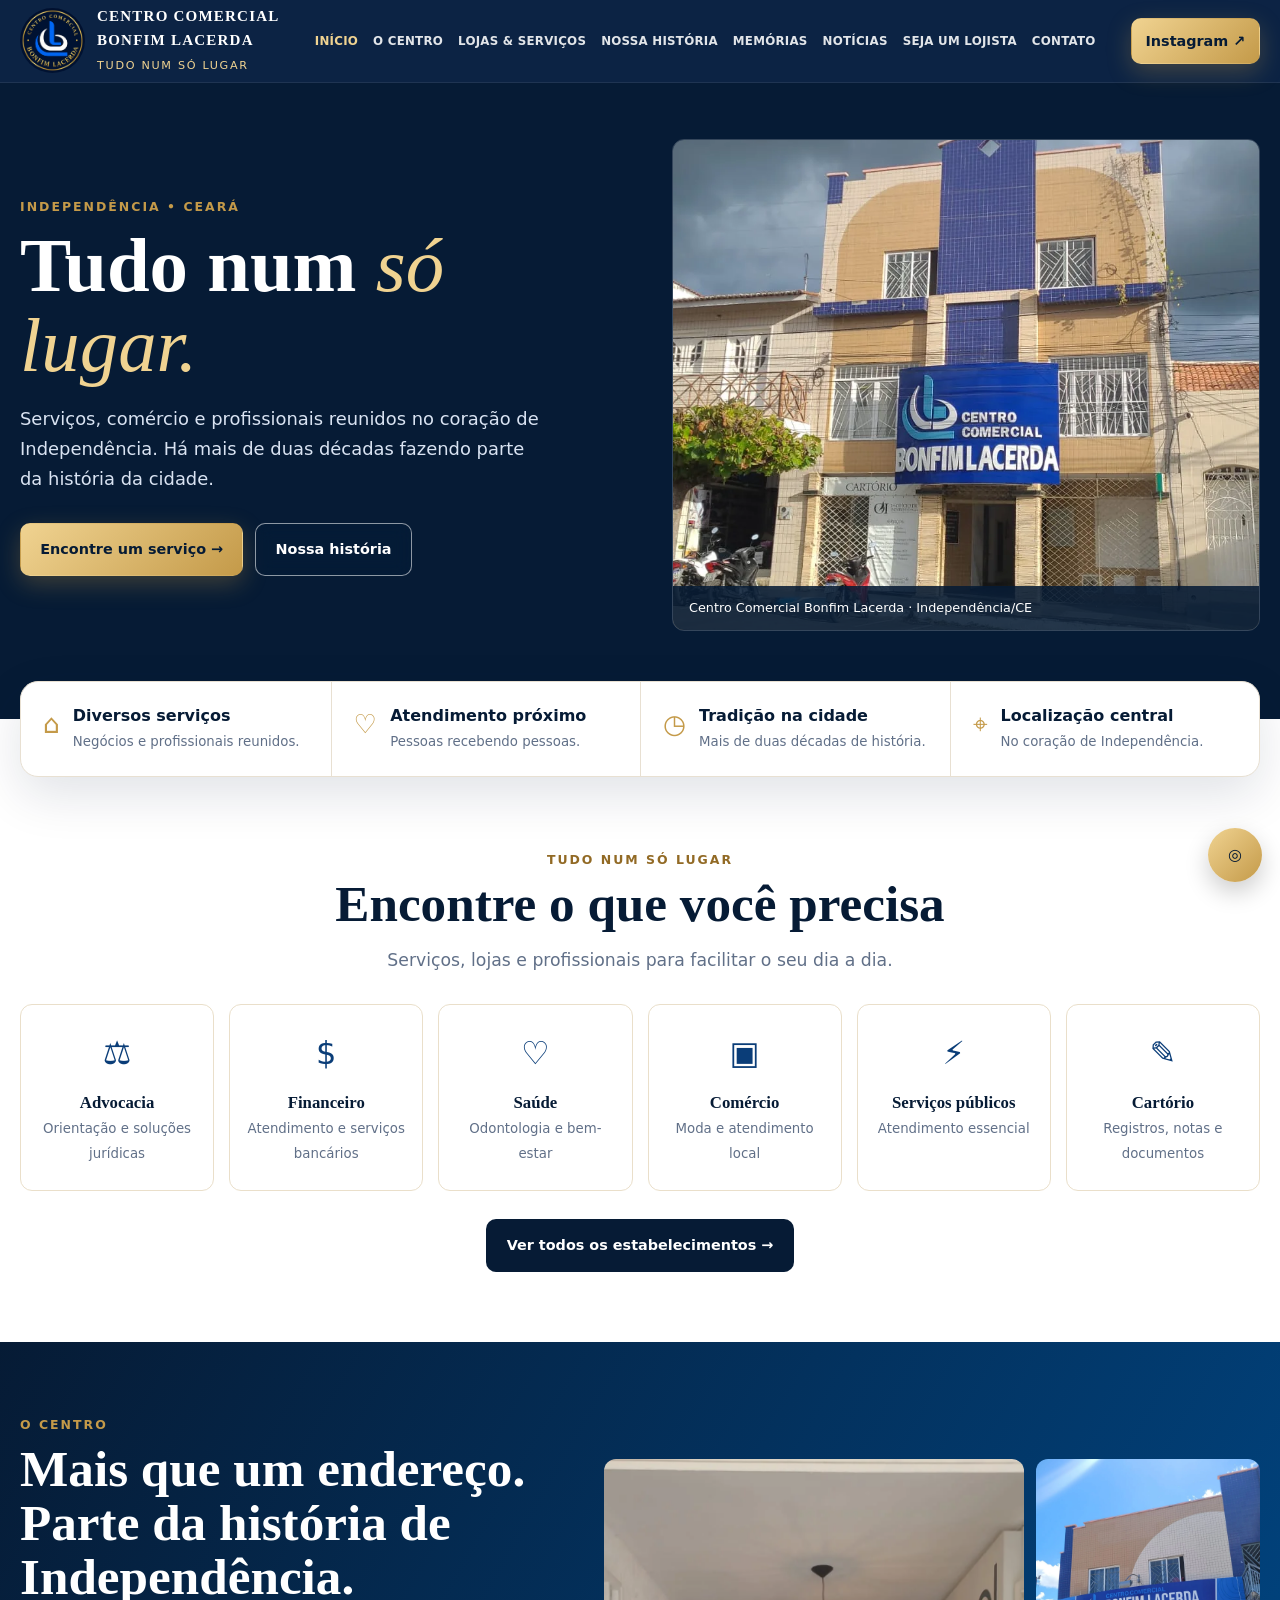
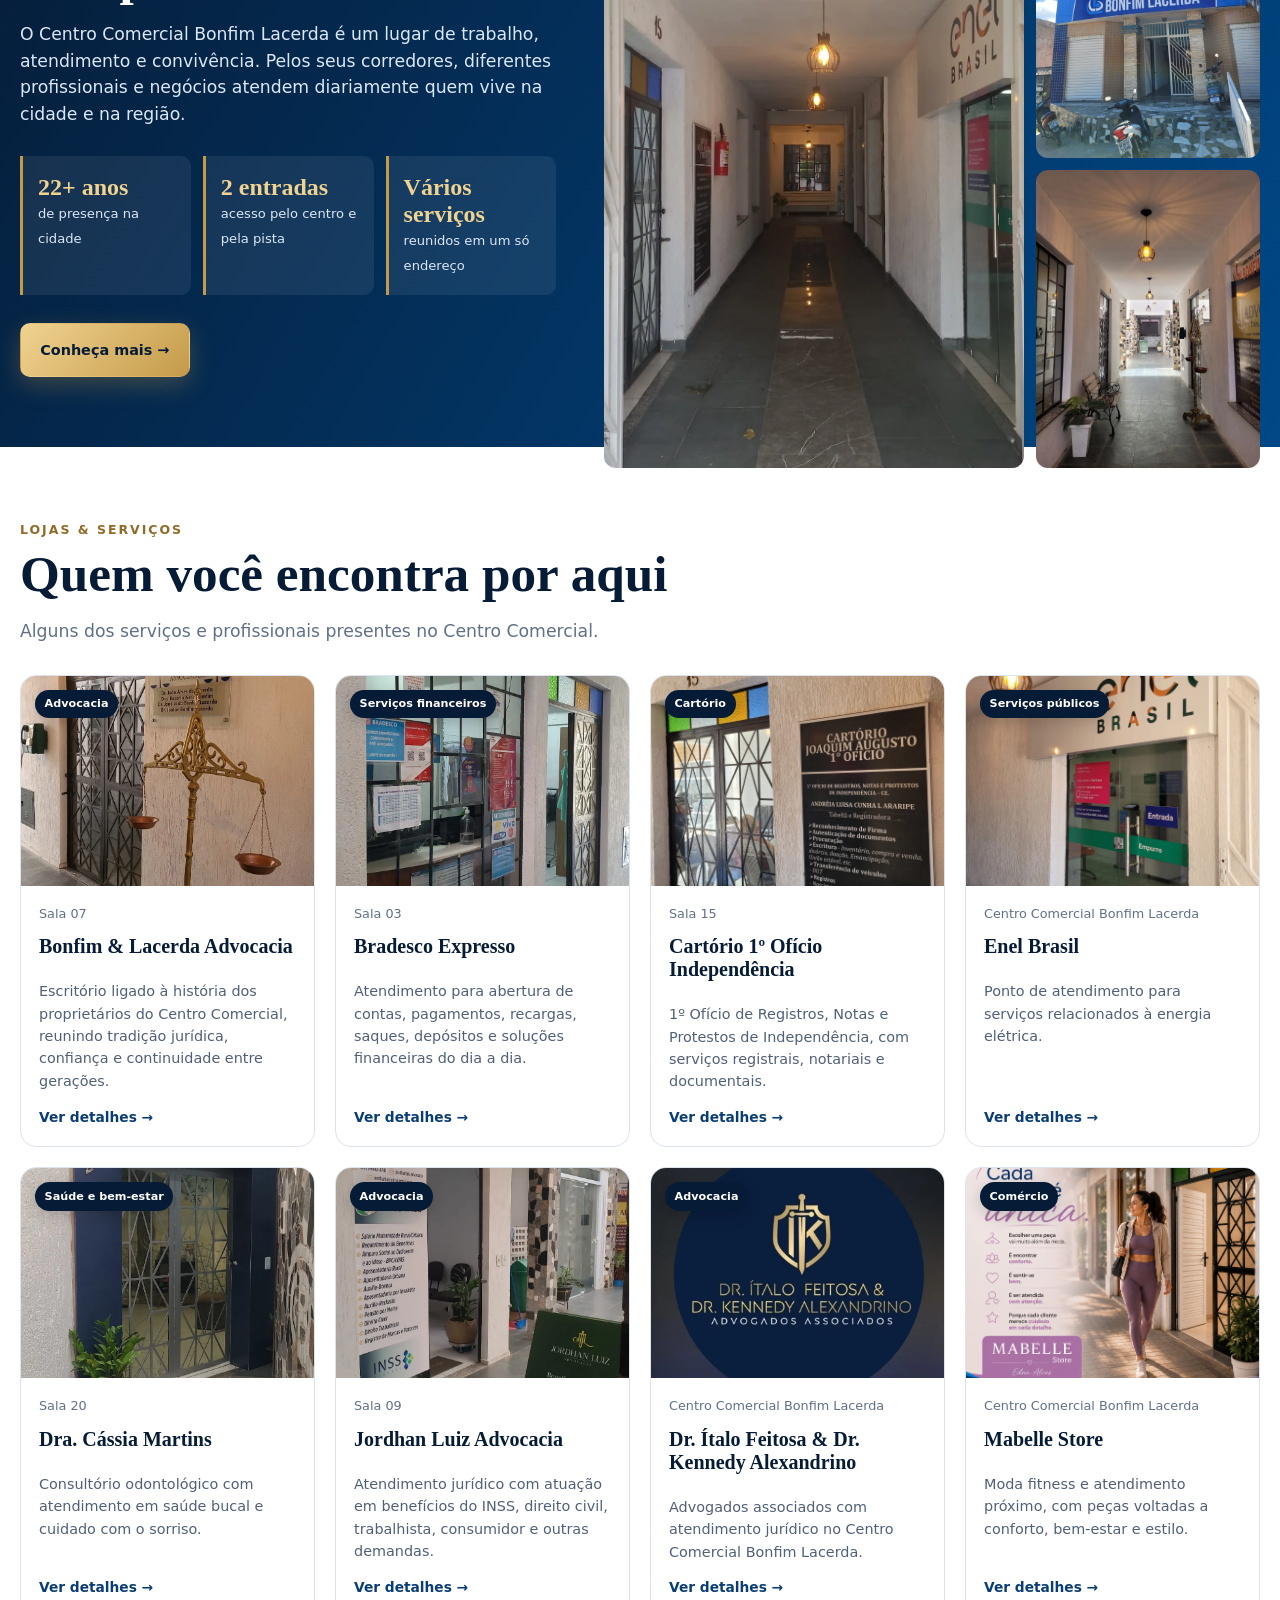
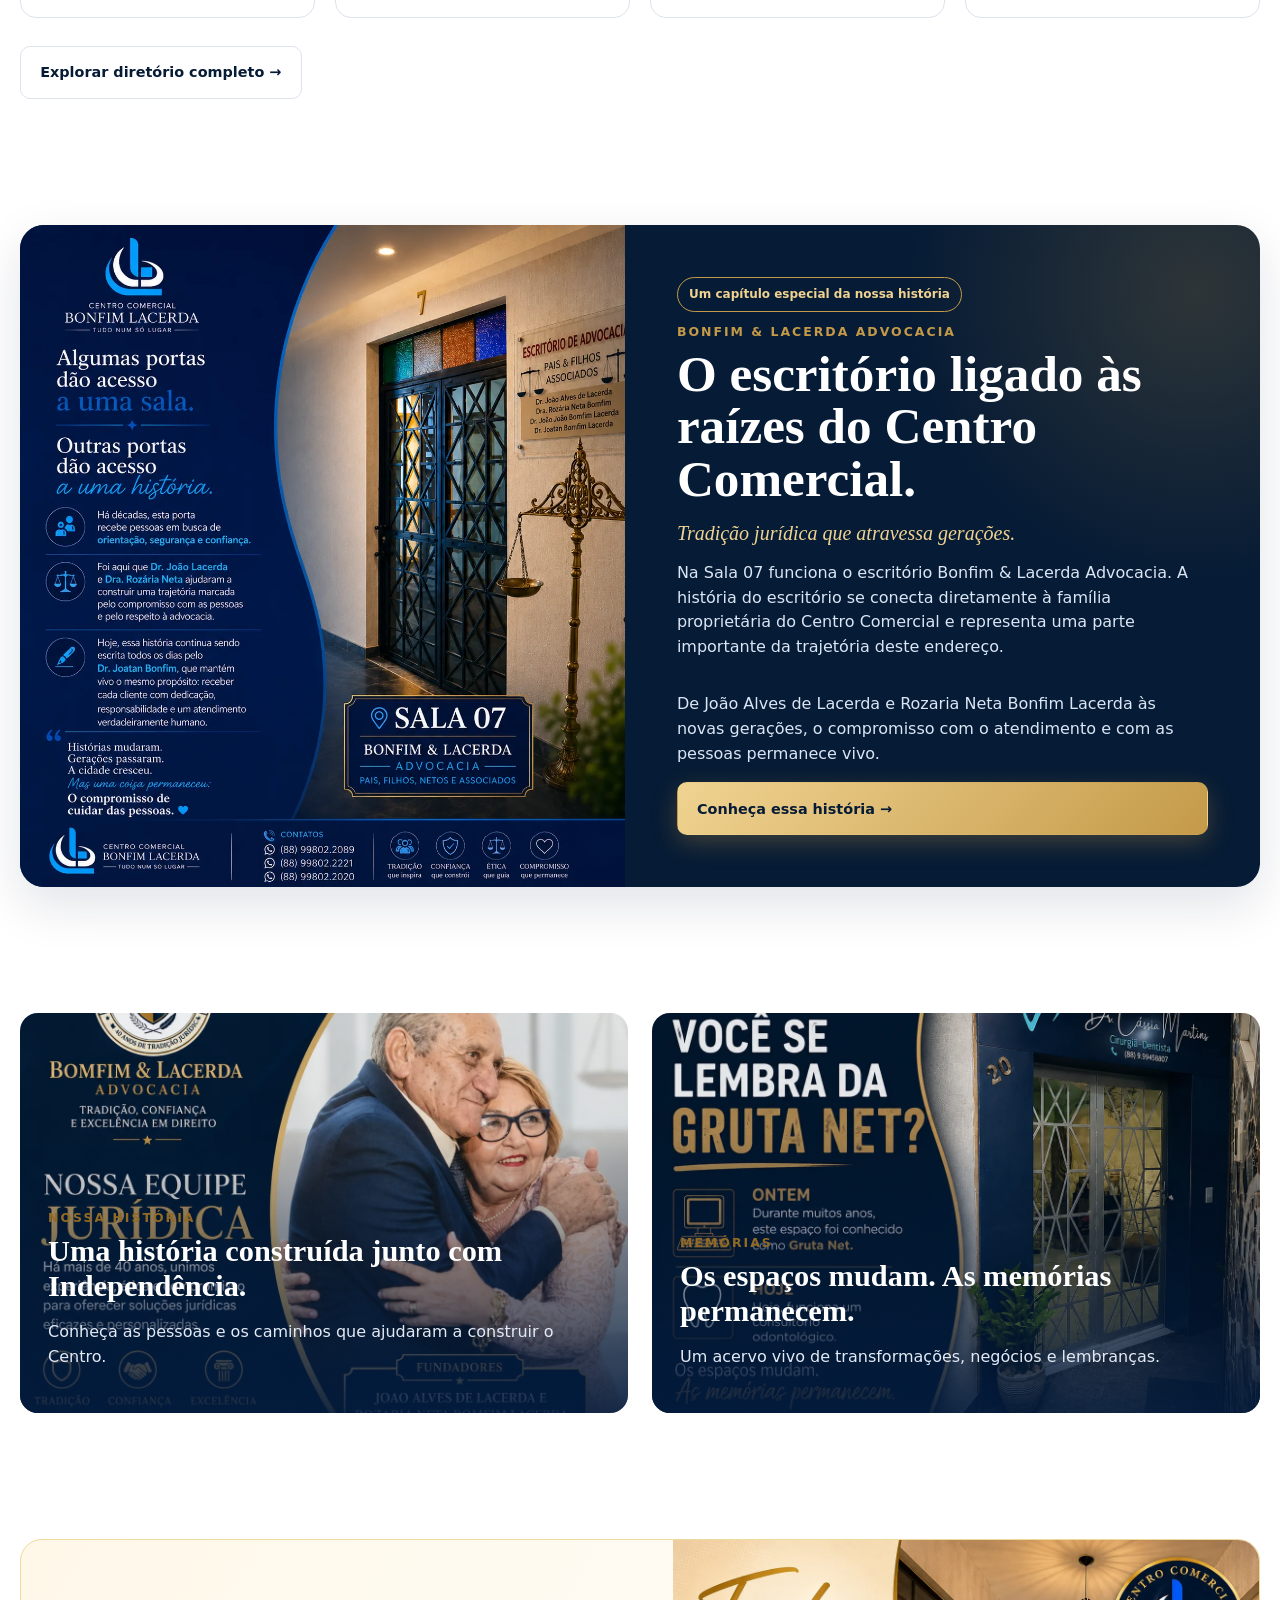
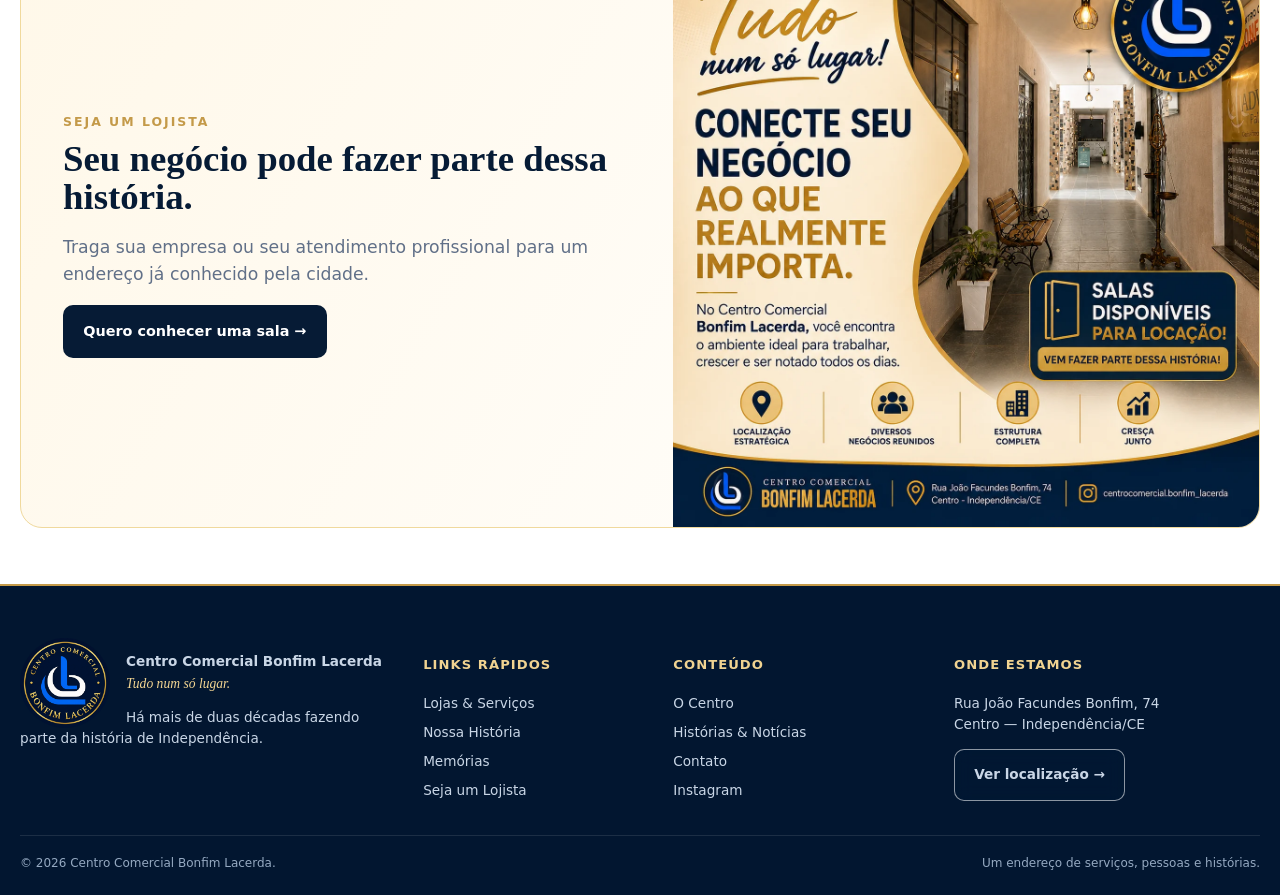
==== index.html @ 52366234 "chore: initial commit - Centro Comercial Bonfim Lacerda site feat: static site with HTML, CSS, JS (n" ====
<!doctype html><html lang="pt-BR"><head><meta charset="utf-8"><meta name="viewport" content="width=device-width,initial-scale=1"><title>Centro Comercial Bonfim Lacerda | Independência CE</title><meta name="description" content="Centro Comercial Bonfim Lacerda: serviços, comércio, profissionais, história e salas para locação em Independência/CE."><meta name="theme-color" content="#031b3d"><meta property="og:title" content="Centro Comercial Bonfim Lacerda | Independência CE"><meta property="og:description" content="Centro Comercial Bonfim Lacerda: serviços, comércio, profissionais, história e salas para locação em Independência/CE."><meta property="og:type" content="website"><link rel="stylesheet" href="assets/css/style.css"></head><body data-home-services="4"><header class="header"><div class="container header-inner"><a class="brand" href="index.html"><img src="assets/images/logo-oficial.webp" alt="Logo Centro Comercial Bonfim Lacerda"><div class="brand-text"><strong>CENTRO COMERCIAL<br>BONFIM LACERDA</strong><span>Tudo num só lugar</span></div></a><nav class="nav" id="main-nav" aria-label="Navegação principal"><a aria-current="page" class="active" href="index.html">Início</a><a class="" href="centro.html">O Centro</a><a class="" href="lojas.html">Lojas & Serviços</a><a class="" href="historia.html">Nossa História</a><a class="" href="memorias.html">Memórias</a><a class="" href="noticias.html">Notícias</a><a class="" href="lojista.html">Seja um Lojista</a><a class="" href="contato.html">Contato</a></nav><button class="menu-btn" aria-label="Abrir menu" aria-expanded="false" aria-controls="main-nav">☰</button><a class="btn btn-gold header-cta" href="https://www.instagram.com/centrocomercial.bonfim_lacerda/" target="_blank" rel="noopener">Instagram ↗</a></div></header><main><section class="hero"><div class="container hero-layout"><div class="hero-content"><span class="eyebrow">Independência • Ceará</span><h1>Tudo num <em>só lugar.</em></h1><p>Serviços, comércio e profissionais reunidos no coração de Independência. Há mais de duas décadas fazendo parte da história da cidade.</p><div class="hero-actions"><a class="btn btn-gold" href="lojas.html">Encontre um serviço →</a><a class="btn btn-outline" href="historia.html">Nossa história</a></div></div><figure class="hero-photo"><img src="assets/images/fachada-principal.webp" alt="Fachada do Centro Comercial Bonfim Lacerda"><figcaption>Centro Comercial Bonfim Lacerda · Independência/CE</figcaption></figure></div></section><section class="feature-strip"><div class="container"><div class="feature-box"><div class="feature-item"><span class="feature-icon">⌂</span><div><strong>Diversos serviços</strong><small>Negócios e profissionais reunidos.</small></div></div><div class="feature-item"><span class="feature-icon">♡</span><div><strong>Atendimento próximo</strong><small>Pessoas recebendo pessoas.</small></div></div><div class="feature-item"><span class="feature-icon">◷</span><div><strong>Tradição na cidade</strong><small>Mais de duas décadas de história.</small></div></div><div class="feature-item"><span class="feature-icon">⌖</span><div><strong>Localização central</strong><small>No coração de Independência.</small></div></div></div></div></section>
<section class="section"><div class="container"><div style="text-align:center"><span class="eyebrow">Tudo num só lugar</span><h2 class="title">Encontre o que você precisa</h2><p class="lead" style="margin:auto">Serviços, lojas e profissionais para facilitar o seu dia a dia.</p></div><div class="category-grid"><a class="category-card" href="lojas.html?categoria=advocacia"><div class="category-icon">⚖</div><strong>Advocacia</strong><small>Orientação e soluções jurídicas</small></a><a class="category-card" href="lojas.html?categoria=servi%C3%A7os%20financeiros"><div class="category-icon">$</div><strong>Financeiro</strong><small>Atendimento e serviços bancários</small></a><a class="category-card" href="lojas.html?categoria=sa%C3%BAde"><div class="category-icon">♡</div><strong>Saúde</strong><small>Odontologia e bem-estar</small></a><a class="category-card" href="lojas.html?categoria=com%C3%A9rcio"><div class="category-icon">▣</div><strong>Comércio</strong><small>Moda e atendimento local</small></a><a class="category-card" href="lojas.html?categoria=servi%C3%A7os%20p%C3%BAblicos"><div class="category-icon">⚡</div><strong>Serviços públicos</strong><small>Atendimento essencial</small></a><a class="category-card" href="lojas.html?categoria=cart%C3%B3rio"><div class="category-icon">✎</div><strong>Cartório</strong><small>Registros, notas e documentos</small></a></div><div style="text-align:center;margin-top:28px"><a class="btn btn-navy" href="lojas.html">Ver todos os estabelecimentos →</a></div></div></section>
<section class="section dark-section"><div class="container about-grid"><div><span class="eyebrow">O Centro</span><h2 class="title">Mais que um endereço. Parte da história de Independência.</h2><p class="lead">O Centro Comercial Bonfim Lacerda é um lugar de trabalho, atendimento e convivência. Pelos seus corredores, diferentes profissionais e negócios atendem diariamente quem vive na cidade e na região.</p><div class="stats"><div class="stat"><strong>22+ anos</strong><span>de presença na cidade</span></div><div class="stat"><strong>2 entradas</strong><span>acesso pelo centro e pela pista</span></div><div class="stat"><strong>Vários serviços</strong><span>reunidos em um só endereço</span></div></div><a class="btn btn-gold" href="centro.html">Conheça mais →</a></div><div class="photo-collage"><img src="assets/images/corredor-principal.webp" alt="Corredor do Centro Comercial Bonfim Lacerda"><img src="assets/images/fachada-pista.webp" alt="Fachada do Centro Comercial"><img src="assets/images/corredor-superior.webp" alt="Corredor superior do Centro Comercial"></div></div></section>
<section class="section"><div class="container"><span class="eyebrow">Lojas & Serviços</span><h2 class="title">Quem você encontra por aqui</h2><p class="lead">Alguns dos serviços e profissionais presentes no Centro Comercial.</p><div class="services-grid" data-services></div><div style="margin-top:28px"><a class="btn btn-light" href="lojas.html">Explorar diretório completo →</a></div></div></section>
<section class="section-sm"><div class="container"><div class="featured-service"><div class="featured-service-media"><img src="assets/images/bonfim-lacerda-post.webp" alt="Bonfim & Lacerda Advocacia"></div><div class="featured-service-content"><span class="owner-label">Um capítulo especial da nossa história</span><span class="eyebrow">Bonfim & Lacerda Advocacia</span><h2>O escritório ligado às raízes do Centro Comercial.</h2><div class="heritage">Tradição jurídica que atravessa gerações.</div><p>Na Sala 07 funciona o escritório Bonfim & Lacerda Advocacia. A história do escritório se conecta diretamente à família proprietária do Centro Comercial e representa uma parte importante da trajetória deste endereço.</p><p>De João Alves de Lacerda e Rozaria Neta Bonfim Lacerda às novas gerações, o compromisso com o atendimento e com as pessoas permanece vivo.</p><a class="btn btn-gold" href="loja.html?servico=bonfim-lacerda-advocacia">Conheça essa história →</a></div></div></div></section>
<section class="section"><div class="container story-grid"><a class="story-card" href="historia.html"><img src="assets/images/fundadores.webp" alt="Fundadores"><div class="story-copy"><span class="eyebrow">Nossa História</span><h3>Uma história construída junto com Independência.</h3><p>Conheça as pessoas e os caminhos que ajudaram a construir o Centro.</p></div></a><a class="story-card" href="memorias.html"><img src="assets/images/memorias-gruta.webp" alt="Memórias do Centro Comercial"><div class="story-copy"><span class="eyebrow">Memórias</span><h3>Os espaços mudam. As memórias permanecem.</h3><p>Um acervo vivo de transformações, negócios e lembranças.</p></div></a></div></section>
<section class="section-sm"><div class="container rental-banner"><div class="rental-copy"><span class="eyebrow">Seja um lojista</span><h2>Seu negócio pode fazer parte dessa história.</h2><p class="lead">Traga sua empresa ou seu atendimento profissional para um endereço já conhecido pela cidade.</p><a class="btn btn-navy" href="lojista.html">Quero conhecer uma sala →</a></div><img src="assets/images/salas-disponiveis.webp" alt="Salas disponíveis para locação"></div></section></main><footer class="footer"><div class="container"><div class="footer-grid"><div class="footer-brand"><img src="assets/images/logo-oficial.webp" alt="Centro Comercial Bonfim Lacerda"><p><strong>Centro Comercial Bonfim Lacerda</strong><br><em style="color:var(--gold-2);font-family:Georgia,serif">Tudo num só lugar.</em></p><p>Há mais de duas décadas fazendo parte da história de Independência.</p></div><div><h4>Links rápidos</h4><div class="footer-links"><a href="lojas.html">Lojas & Serviços</a><a href="historia.html">Nossa História</a><a href="memorias.html">Memórias</a><a href="lojista.html">Seja um Lojista</a></div></div><div><h4>Conteúdo</h4><div class="footer-links"><a href="centro.html">O Centro</a><a href="noticias.html">Histórias & Notícias</a><a href="contato.html">Contato</a><a href="https://www.instagram.com/centrocomercial.bonfim_lacerda/" target="_blank" rel="noopener">Instagram</a></div></div><div><h4>Onde estamos</h4><p>Rua João Facundes Bonfim, 74<br>Centro — Independência/CE</p><a class="btn btn-outline" href="contato.html">Ver localização →</a></div></div><div class="copyright"><span>© 2026 Centro Comercial Bonfim Lacerda.</span><span>Um endereço de serviços, pessoas e histórias.</span></div></div></footer><a class="floating-instagram" href="https://www.instagram.com/centrocomercial.bonfim_lacerda/" aria-label="Instagram" target="_blank" rel="noopener">◎</a><script src="assets/js/app.js"></script></body></html>
---- assets/css/style.css ----
:root{
  --navy:#031b3d; --navy-2:#062a58; --navy-3:#0a3d78; --blue:#008cff;
  --blue-2:#156ee8; --gold:#e2ab42; --gold-2:#f4cf72; --cream:#f7f2e8;
  --white:#fff; --ink:#0b1b34; --muted:#617088; --line:#dce3ed;
  --shadow:0 18px 50px rgba(3,27,61,.12); --radius:20px; --max:1180px;
}
*{box-sizing:border-box}html{scroll-behavior:smooth}body{margin:0;font-family:Inter,system-ui,-apple-system,Segoe UI,Roboto,Arial,sans-serif;color:var(--ink);background:#fff;line-height:1.55}a{color:inherit;text-decoration:none}img{max-width:100%;display:block}button,input,select,textarea{font:inherit}.container{width:min(var(--max),calc(100% - 36px));margin:auto}.eyebrow{font-size:.78rem;letter-spacing:.16em;text-transform:uppercase;font-weight:800;color:var(--gold)}.serif{font-family:Georgia,'Times New Roman',serif}.section{padding:82px 0}.section-sm{padding:56px 0}.title{font:700 clamp(2rem,4vw,3.4rem)/1.05 Georgia,'Times New Roman',serif;color:var(--navy);margin:.35rem 0 1rem}.lead{font-size:1.08rem;color:var(--muted);max-width:760px}.btn{display:inline-flex;align-items:center;gap:.65rem;border-radius:10px;padding:.9rem 1.2rem;font-weight:800;font-size:.9rem;border:1px solid transparent;transition:.2s ease;cursor:pointer}.btn:hover{transform:translateY(-2px)}.btn-gold{background:linear-gradient(135deg,var(--gold-2),var(--gold));color:var(--navy);box-shadow:0 8px 24px rgba(226,171,66,.25)}.btn-outline{border-color:rgba(255,255,255,.55);color:#fff;background:rgba(3,27,61,.22);backdrop-filter:blur(8px)}.btn-navy{background:var(--navy);color:#fff}.btn-light{background:#fff;color:var(--navy);border-color:var(--line)}
.header{position:sticky;top:0;z-index:50;background:rgba(3,27,61,.96);backdrop-filter:blur(10px);border-bottom:1px solid rgba(255,255,255,.08)}.header-inner{height:82px;display:flex;align-items:center;justify-content:space-between;gap:24px}.brand{display:flex;align-items:center;gap:12px;color:#fff;min-width:235px}.brand img{width:65px;height:65px;border-radius:50%;object-fit:cover}.brand-text strong{display:block;font-family:Georgia,serif;letter-spacing:.08em;font-size:.94rem}.brand-text span{font-size:.7rem;letter-spacing:.15em;color:var(--gold-2);text-transform:uppercase}.nav{display:flex;gap:21px;align-items:center}.nav a{color:#fff;font-size:.78rem;font-weight:800;text-transform:uppercase;letter-spacing:.02em;opacity:.88}.nav a:hover,.nav a.active{color:var(--gold-2);opacity:1}.menu-btn{display:none;background:none;border:0;color:#fff;font-size:1.6rem}.header-cta{white-space:nowrap}
.hero{position:relative;min-height:690px;background:var(--navy);overflow:hidden;color:#fff}.hero-media{position:absolute;inset:0 0 0 43%;background:url('../images/fachada-principal.webp') center 35%/cover no-repeat}.hero-media:after{content:'';position:absolute;inset:0;background:linear-gradient(90deg,var(--navy) 0%,rgba(3,27,61,.55) 25%,rgba(3,27,61,.08) 72%)}.hero:before{content:'';position:absolute;inset:0;background:radial-gradient(circle at 22% 45%,rgba(0,140,255,.20),transparent 35%),linear-gradient(90deg,var(--navy) 0 51%,transparent 76%)}.hero-content{position:relative;z-index:2;padding:95px 0 120px;max-width:610px}.hero h1{font:700 clamp(2.7rem,6vw,5.2rem)/.98 Georgia,'Times New Roman',serif;margin:.45rem 0 1rem}.hero h1 em{font-weight:500;color:var(--gold-2)}.hero .subbrand{font-size:1.1rem;letter-spacing:.24em;text-transform:uppercase;font-weight:700}.hero .slogan{font:italic 700 1.55rem Georgia,serif;color:var(--gold-2);margin:.35rem 0 1.4rem}.hero p{max-width:520px;color:#d9e3f2}.hero-actions{display:flex;gap:12px;flex-wrap:wrap;margin-top:28px}.feature-strip{position:relative;z-index:3;margin-top:-55px}.feature-box{background:linear-gradient(110deg,var(--navy),var(--navy-2));color:#fff;border:1px solid rgba(226,171,66,.75);border-radius:18px;display:grid;grid-template-columns:repeat(4,1fr);box-shadow:var(--shadow);overflow:hidden}.feature-item{padding:22px;display:flex;gap:13px;align-items:flex-start}.feature-item+.feature-item{border-left:1px solid rgba(255,255,255,.1)}.feature-icon{font-size:1.65rem;color:var(--gold)}.feature-item strong{display:block}.feature-item small{color:#d5dfef}
.category-grid{display:grid;grid-template-columns:repeat(6,1fr);gap:15px;margin-top:30px}.category-card{border:1px solid #eadfca;border-radius:14px;padding:24px 14px;text-align:center;background:#fff;transition:.2s}.category-card:hover{transform:translateY(-4px);box-shadow:var(--shadow);border-color:var(--gold)}.category-icon{font-size:2rem;color:var(--navy-3);margin-bottom:12px}.category-card strong{display:block;color:var(--navy);font-family:Georgia,serif;font-size:1.05rem}.category-card small{color:var(--muted)}
.dark-section{background:linear-gradient(120deg,var(--navy),#004887);color:#fff}.dark-section .title{color:#fff}.dark-section .lead{color:#dce7f6}.about-grid{display:grid;grid-template-columns:.9fr 1.1fr;gap:48px;align-items:center}.photo-collage{display:grid;grid-template-columns:1.5fr .8fr;grid-template-rows:1fr 1fr;gap:12px;height:470px}.photo-collage img{width:100%;height:100%;object-fit:cover;border-radius:12px}.photo-collage img:first-child{grid-row:1/3}.stats{display:grid;grid-template-columns:repeat(3,1fr);gap:12px;margin:28px 0}.stat{padding:18px 15px;border-left:3px solid var(--gold);background:rgba(255,255,255,.07);border-radius:0 10px 10px 0}.stat strong{display:block;font:700 1.5rem Georgia,serif;color:var(--gold-2)}.stat span{font-size:.82rem;color:#dce7f6}
.services-grid{display:grid;grid-template-columns:repeat(4,1fr);gap:20px;margin-top:30px}.service-card{border:1px solid var(--line);border-radius:16px;overflow:hidden;background:#fff;display:flex;flex-direction:column;transition:.2s;min-height:100%}.service-card:hover{transform:translateY(-4px);box-shadow:var(--shadow)}.service-image{height:210px;position:relative;overflow:hidden;background:#eef3f8}.service-image img{width:100%;height:100%;object-fit:cover;transition:.35s}.service-card:hover .service-image img{transform:scale(1.035)}.service-badge{position:absolute;left:14px;top:14px;background:var(--navy);color:#fff;padding:.35rem .6rem;border-radius:999px;font-size:.7rem;font-weight:800;box-shadow:0 4px 15px rgba(0,0,0,.18)}.service-body{padding:18px;display:flex;flex-direction:column;flex:1}.service-body h3{font:700 1.25rem Georgia,serif;color:var(--navy);margin:.15rem 0 .5rem}.service-meta{font-size:.8rem;color:var(--muted);margin-bottom:9px}.service-body p{font-size:.9rem;color:#506078}.service-link{margin-top:auto;color:var(--navy-3);font-weight:800;font-size:.86rem}.featured-service{display:grid;grid-template-columns:1fr 1.05fr;min-height:520px;border-radius:24px;overflow:hidden;background:var(--navy);box-shadow:var(--shadow)}.featured-service-media{position:relative}.featured-service-media img{width:100%;height:100%;object-fit:cover}.featured-service-content{padding:52px;color:#fff;display:flex;flex-direction:column;justify-content:center;background:radial-gradient(circle at 90% 10%,rgba(226,171,66,.18),transparent 35%)}.featured-service-content h2{font:700 clamp(2rem,4vw,3.2rem)/1.03 Georgia,serif;margin:.4rem 0 1rem}.featured-service-content .heritage{color:var(--gold-2);font:italic 1.25rem Georgia,serif}.featured-service-content p{color:#dbe6f5}.owner-label{display:inline-flex;align-self:flex-start;border:1px solid var(--gold);color:var(--gold-2);border-radius:999px;padding:.45rem .7rem;font-size:.75rem;font-weight:800;margin-bottom:10px}
.story-grid{display:grid;grid-template-columns:1fr 1fr;gap:24px}.story-card{border-radius:18px;overflow:hidden;min-height:400px;position:relative;background:#eee}.story-card img{width:100%;height:100%;object-fit:cover;position:absolute;inset:0}.story-card:after{content:'';position:absolute;inset:0;background:linear-gradient(0deg,rgba(3,27,61,.9),rgba(3,27,61,.06) 70%)}.story-copy{position:absolute;z-index:2;left:28px;right:28px;bottom:28px;color:#fff}.story-copy h3{font:700 1.9rem Georgia,serif;margin:.25rem 0}.story-copy p{color:#e3eaf5}.rental-banner{display:grid;grid-template-columns:1fr .9fr;align-items:center;background:linear-gradient(120deg,#fff8e9,#fff);border:1px solid #f0d99d;border-radius:22px;overflow:hidden}.rental-copy{padding:42px}.rental-copy h2{font:700 2.3rem/1.05 Georgia,serif;color:var(--navy);margin:.35rem 0 1rem}.rental-banner img{width:100%;height:100%;object-fit:cover;min-height:390px}
.page-hero{background:linear-gradient(110deg,var(--navy),var(--navy-3));color:#fff;padding:72px 0;position:relative;overflow:hidden}.page-hero:after{content:'';position:absolute;width:420px;height:420px;border:1px solid rgba(226,171,66,.25);border-radius:50%;right:-150px;top:-180px}.page-hero h1{font:700 clamp(2.5rem,5vw,4.6rem)/1 Georgia,serif;margin:.4rem 0 .7rem}.page-hero p{max-width:720px;color:#dbe5f4}.breadcrumbs{font-size:.78rem;color:#b9c9dd}.filterbar{display:flex;gap:10px;flex-wrap:wrap;margin:24px 0 30px}.filter-btn{border:1px solid var(--line);background:#fff;border-radius:999px;padding:.55rem .9rem;font-weight:700;color:var(--navy);cursor:pointer}.filter-btn.active,.filter-btn:hover{background:var(--navy);color:#fff;border-color:var(--navy)}.search-box{width:100%;max-width:520px;border:1px solid var(--line);border-radius:12px;padding:.95rem 1rem}.detail-grid{display:grid;grid-template-columns:1fr 1fr;gap:42px;align-items:start}.detail-gallery{display:grid;gap:12px}.detail-gallery img{border-radius:16px;width:100%;max-height:570px;object-fit:cover}.detail-card{position:sticky;top:110px;border:1px solid var(--line);border-radius:18px;padding:28px;box-shadow:var(--shadow)}.detail-card h1{font:700 2.3rem Georgia,serif;color:var(--navy);margin:.3rem 0}.info-list{display:grid;gap:10px;margin:20px 0}.info-row{display:flex;gap:10px;padding:10px 0;border-bottom:1px solid var(--line)}.info-row strong{min-width:95px}.timeline{position:relative;margin:36px 0}.timeline:before{content:'';position:absolute;left:16px;top:10px;bottom:10px;width:2px;background:#d7c18c}.timeline-item{position:relative;padding:0 0 34px 55px}.timeline-item:before{content:'';position:absolute;width:14px;height:14px;border:4px solid #fff;background:var(--gold);box-shadow:0 0 0 2px var(--gold);border-radius:50%;left:10px;top:5px}.timeline-item h3{color:var(--navy);font-family:Georgia,serif;margin:0 0 6px}.founders-grid{display:grid;grid-template-columns:1.1fr .9fr;gap:30px;align-items:center}.founders-grid img{border-radius:18px;box-shadow:var(--shadow)}.memory-grid{display:grid;grid-template-columns:repeat(3,1fr);gap:20px}.memory-card{border:1px solid var(--line);border-radius:16px;overflow:hidden}.memory-card img{height:260px;width:100%;object-fit:cover}.memory-card div{padding:18px}.contact-grid{display:grid;grid-template-columns:.85fr 1.15fr;gap:30px}.contact-card{padding:28px;border:1px solid var(--line);border-radius:16px}.map{width:100%;min-height:430px;border:0;border-radius:16px}.form-grid{display:grid;grid-template-columns:1fr 1fr;gap:14px}.field{display:grid;gap:6px}.field.full{grid-column:1/-1}.field label{font-weight:700;font-size:.85rem}.field input,.field textarea,.field select{border:1px solid var(--line);border-radius:10px;padding:.85rem}.field textarea{min-height:130px;resize:vertical}
.footer{background:#021630;color:#fff;border-top:2px solid var(--gold);padding:52px 0 22px}.footer-grid{display:grid;grid-template-columns:1.2fr .7fr .8fr 1fr;gap:36px}.footer-brand img{width:90px;height:90px;border-radius:50%;float:left;margin-right:16px}.footer h4{color:var(--gold-2);font-size:.82rem;text-transform:uppercase;letter-spacing:.08em}.footer a,.footer p{color:#c9d6e6;font-size:.85rem}.footer-links{display:grid;gap:8px}.copyright{border-top:1px solid rgba(255,255,255,.1);margin-top:34px;padding-top:18px;display:flex;justify-content:space-between;gap:20px;color:#95a9c1;font-size:.75rem}.floating-instagram{position:fixed;right:18px;bottom:18px;z-index:40;width:54px;height:54px;border-radius:50%;background:linear-gradient(135deg,var(--gold-2),var(--gold));color:var(--navy);display:grid;place-items:center;font-weight:900;box-shadow:0 10px 25px rgba(0,0,0,.2)}
@media(max-width:980px){.nav{display:none;position:absolute;top:82px;left:0;right:0;background:var(--navy);padding:20px 24px;flex-direction:column;align-items:flex-start}.nav.open{display:flex}.menu-btn{display:block}.header-cta{display:none}.hero-media{inset:0;opacity:.52}.hero:before{background:linear-gradient(90deg,var(--navy) 0%,rgba(3,27,61,.75) 60%,rgba(3,27,61,.35))}.hero-content{max-width:640px}.feature-box{grid-template-columns:1fr 1fr}.feature-item:nth-child(3){border-left:0;border-top:1px solid rgba(255,255,255,.1)}.feature-item:nth-child(4){border-top:1px solid rgba(255,255,255,.1)}.category-grid{grid-template-columns:repeat(3,1fr)}.about-grid,.featured-service,.founders-grid,.detail-grid,.contact-grid{grid-template-columns:1fr}.services-grid{grid-template-columns:repeat(2,1fr)}.featured-service-media{min-height:460px}.rental-banner{grid-template-columns:1fr}.rental-banner img{max-height:470px}.memory-grid{grid-template-columns:repeat(2,1fr)}.footer-grid{grid-template-columns:1fr 1fr}.detail-card{position:static}}
@media(max-width:640px){.container{width:min(100% - 24px,var(--max))}.brand-text{display:none}.brand{min-width:auto}.header-inner{height:70px}.brand img{width:54px;height:54px}.nav{top:70px}.hero{min-height:650px}.hero-content{padding:75px 0 110px}.feature-strip{margin-top:-45px}.feature-box{grid-template-columns:1fr}.feature-item+.feature-item{border-left:0;border-top:1px solid rgba(255,255,255,.1)}.category-grid{grid-template-columns:1fr 1fr}.section{padding:60px 0}.about-grid{gap:28px}.photo-collage{height:360px}.stats{grid-template-columns:1fr}.services-grid,.story-grid,.memory-grid{grid-template-columns:1fr}.service-image{height:230px}.featured-service-media{min-height:390px}.featured-service-content{padding:32px 24px}.rental-copy{padding:30px 22px}.footer-grid{grid-template-columns:1fr}.copyright{flex-direction:column}.form-grid{grid-template-columns:1fr}.field.full{grid-column:auto}.page-hero{padding:55px 0}.contact-grid{gap:18px}}
/* Revisão visual 2026: contraste, respiro e fotografia real. */
:root{--navy:#061b35;--navy-2:#102b49;--gold:#c49a49;--gold-2:#f0d391;--cream:#f5f0e6;--radius:14px;--max:1240px}
.header-inner{gap:16px}.nav{gap:15px}.nav a{font-size:.74rem}.header-cta{padding:.7rem .85rem}.hero{min-height:0;background:var(--navy)}.hero:before{display:none}.hero-layout{display:grid;grid-template-columns:1fr 1fr;gap:64px;align-items:center;padding:56px 0 88px}.hero-content{padding:0;max-width:560px}.hero h1{font-size:clamp(3rem,6vw,5.5rem);line-height:1.04}.hero p{font-size:1.12rem;line-height:1.7}.hero-photo{margin:0;position:relative;overflow:hidden;border-radius:12px;border:1px solid #ffffff30}.hero-photo img{width:100%;height:490px;object-fit:cover;object-position:center 58%}.hero-photo figcaption{position:absolute;bottom:0;left:0;right:0;background:#061b35dd;color:white;padding:12px 16px;font-size:.8rem}.feature-strip{margin-top:-38px}.feature-box{background:#fff;color:var(--navy);border:1px solid #e8e0d2}.feature-item small{color:var(--muted)}.feature-item+.feature-item{border-color:#e8e0d2}.section{padding:70px 0}.category-card{border-radius:12px}.category-card:hover{background:var(--cream)}.empty-results{padding:25px;background:var(--cream);border-radius:12px}.empty-results[hidden]{display:none}a:focus-visible,button:focus-visible,input:focus-visible{outline:3px solid #c49a49;outline-offset:4px}.section:not(.dark-section) .eyebrow,.page-hero:not(.dark-section) .eyebrow{color:#926a25}.page-hero .eyebrow{color:var(--gold-2)!important}
@media(max-width:1200px){.nav{display:none;position:absolute;top:82px;left:0;right:0;background:var(--navy);padding:20px 24px;flex-direction:column;align-items:flex-start}.nav.open{display:flex}.menu-btn{display:block}.header-cta{display:none}}
@media(max-width:760px){.hero-layout{grid-template-columns:1fr;gap:28px;padding:42px 0 70px}.hero-photo img{height:340px}.hero h1{font-size:3.5rem}.hero p{font-size:1rem}.feature-strip{margin-top:-25px}.brand-text{display:block}.brand-text strong{font-size:.72rem}.brand-text span{font-size:.6rem}.nav{top:70px}.section{padding:48px 0}}
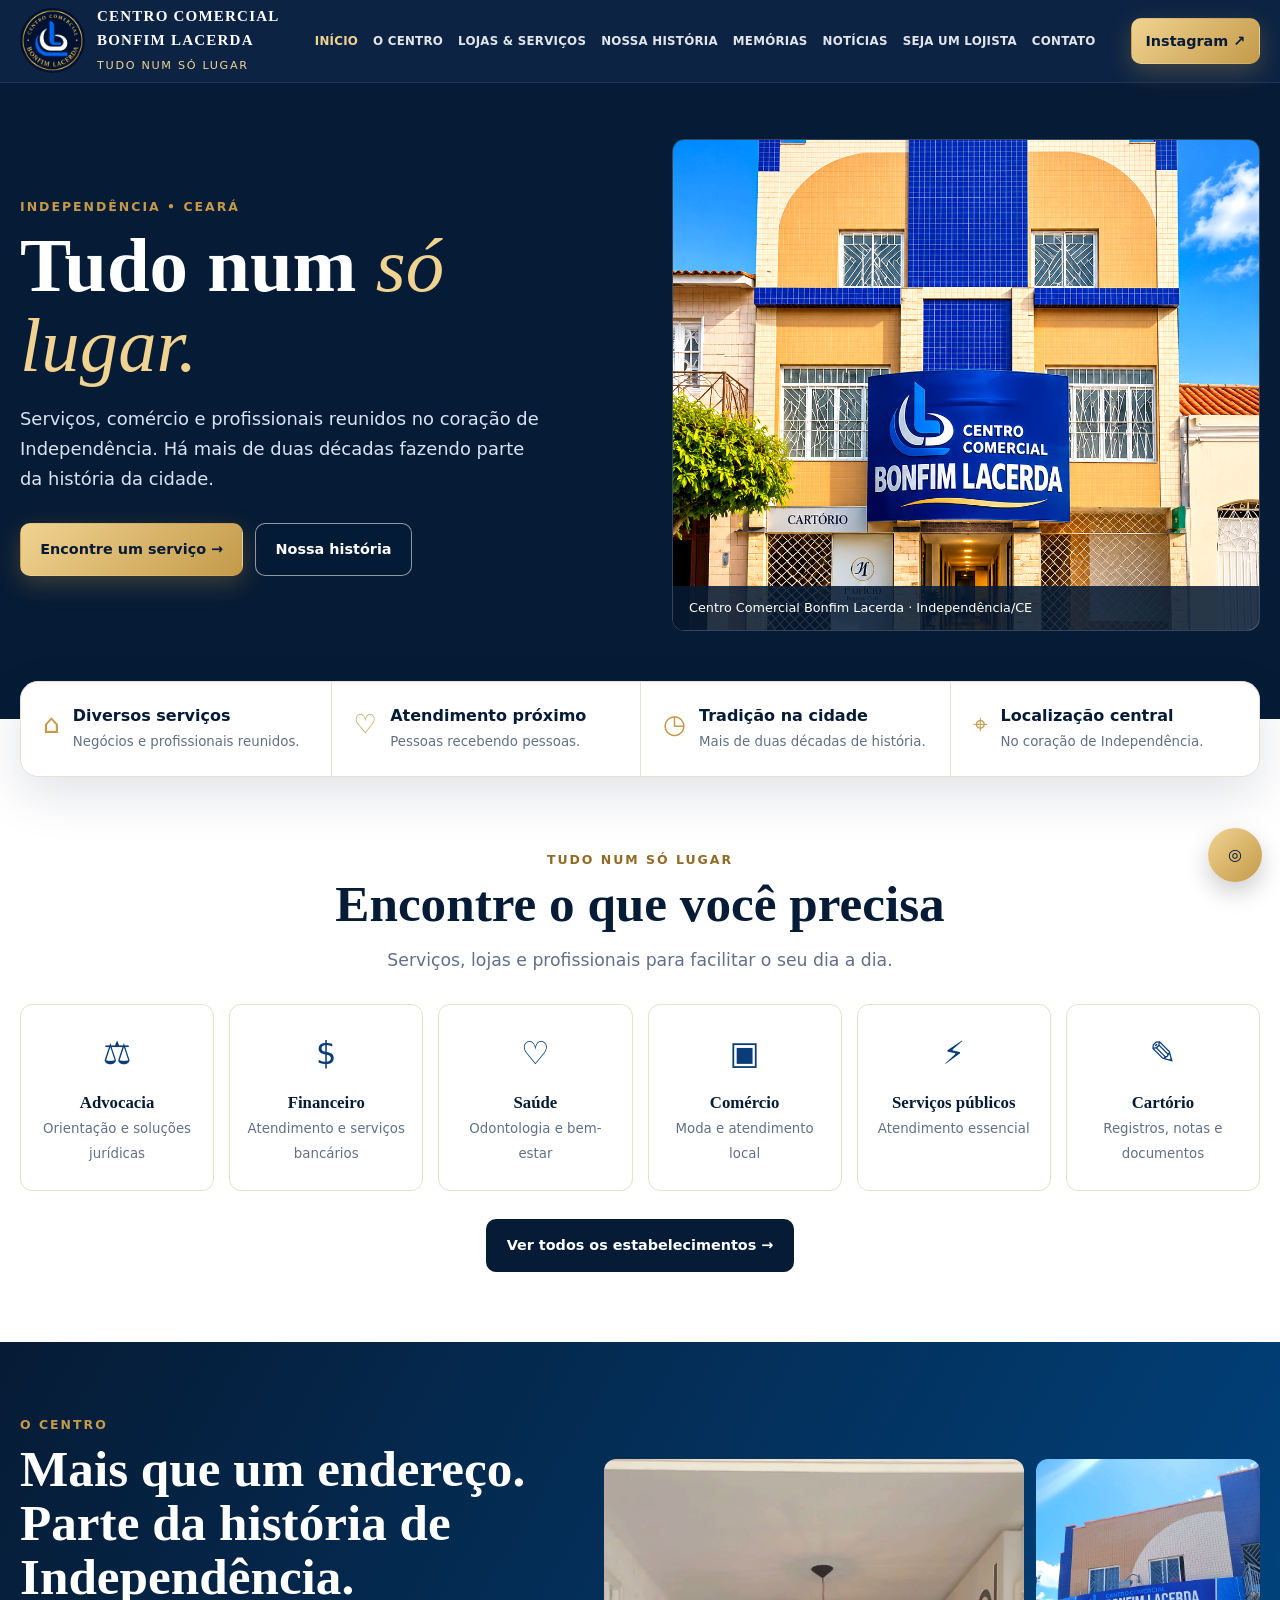
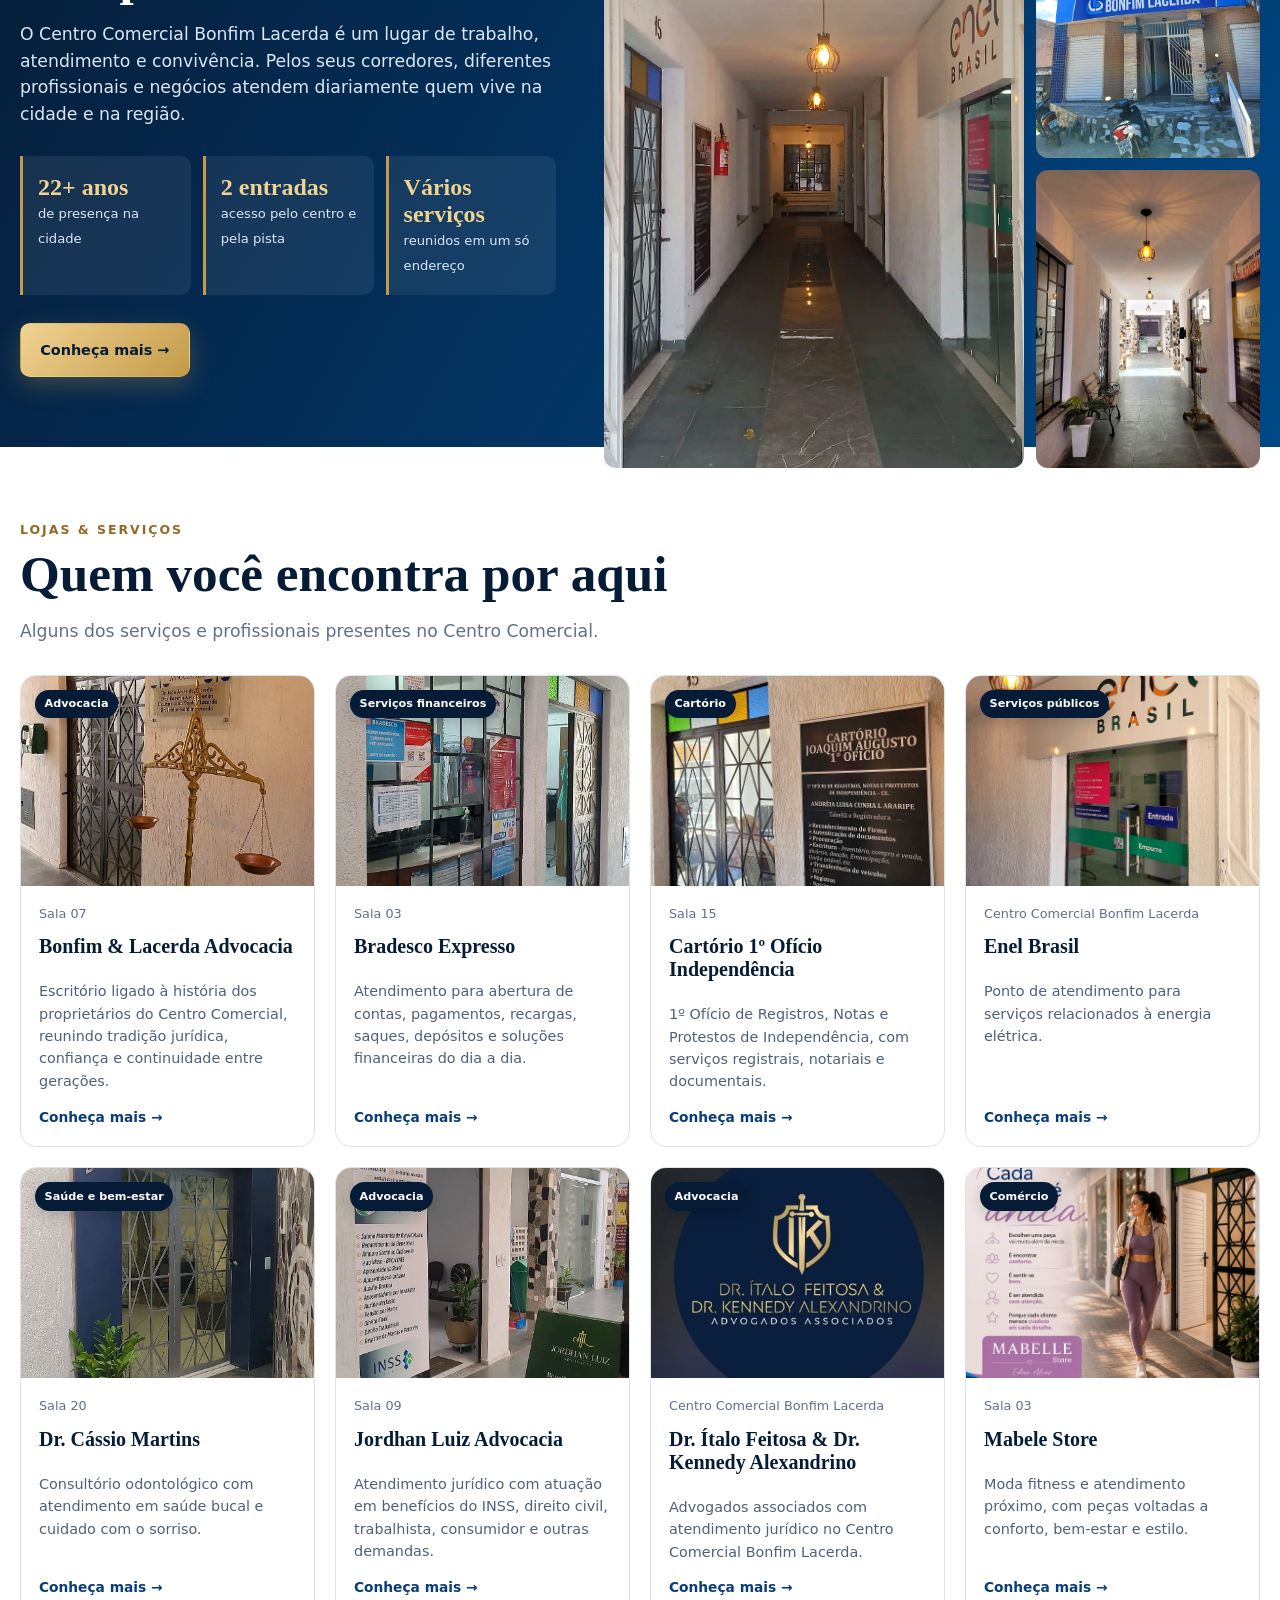
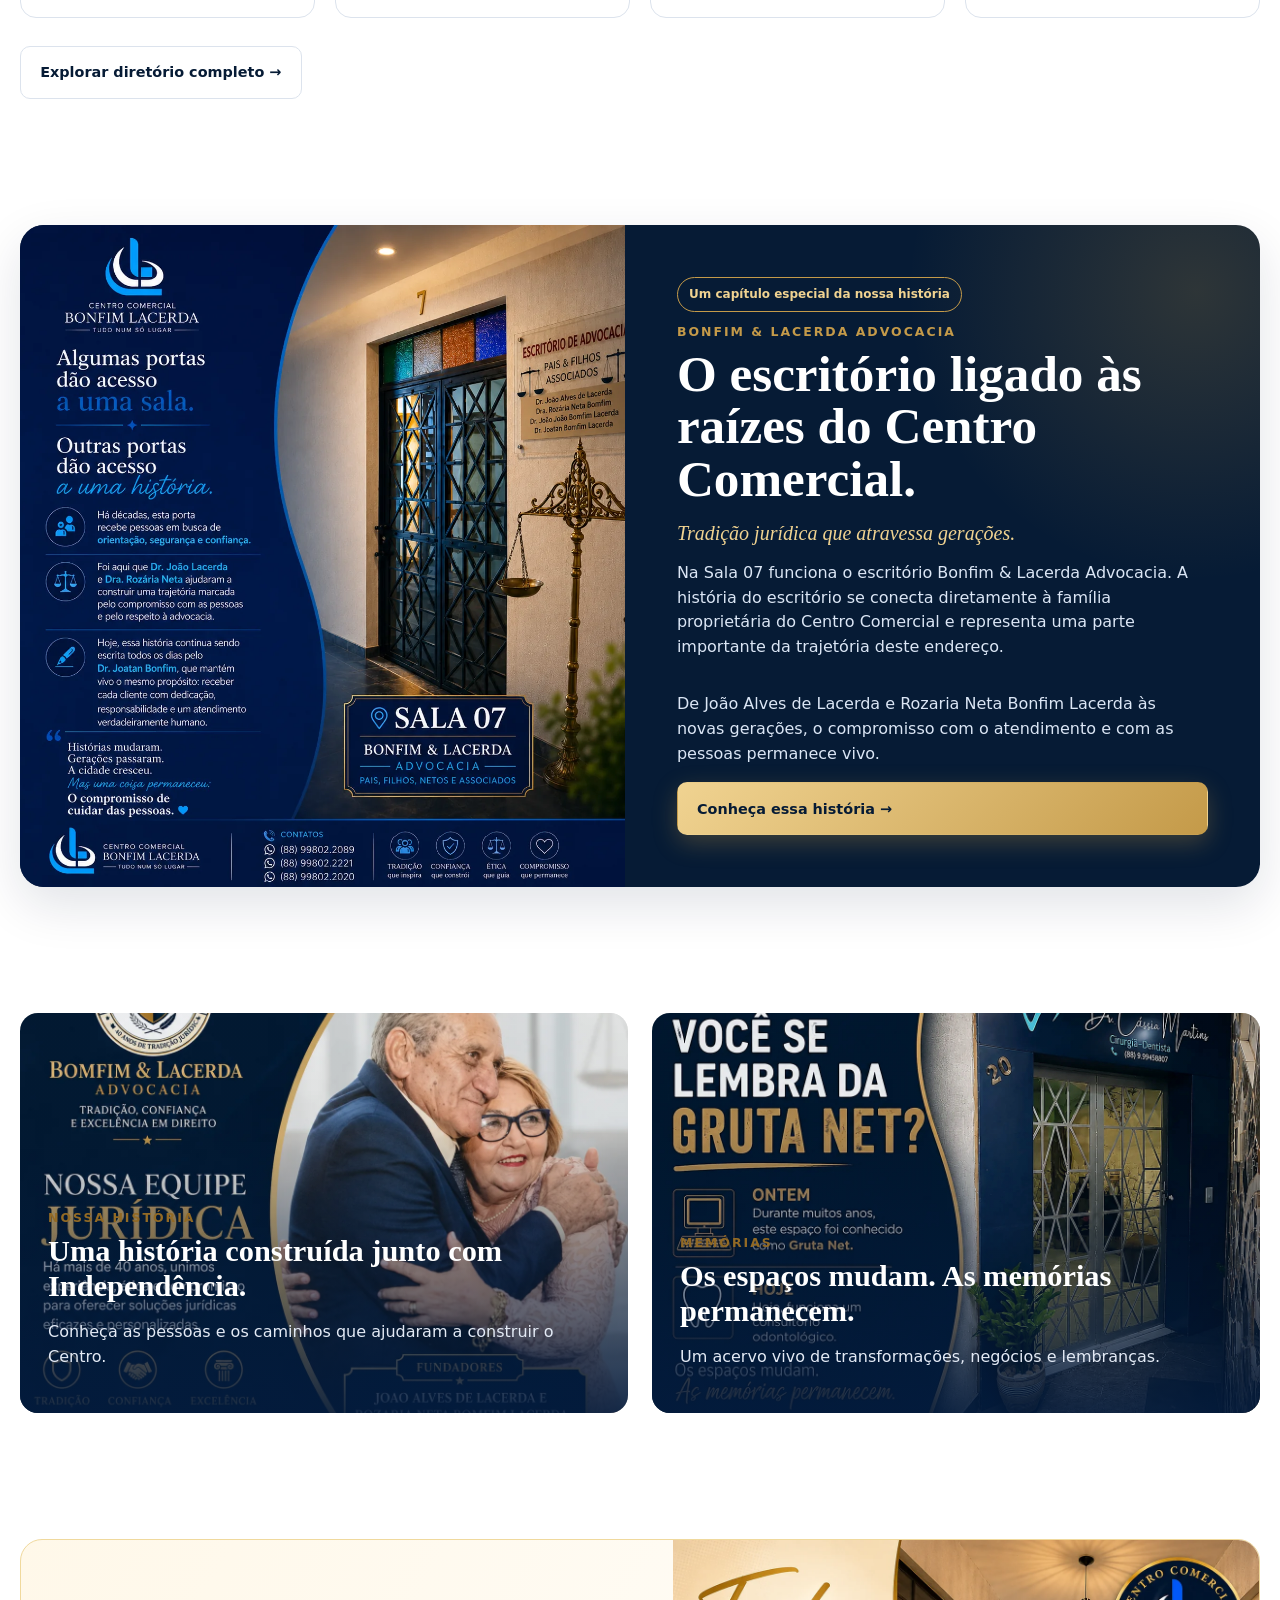
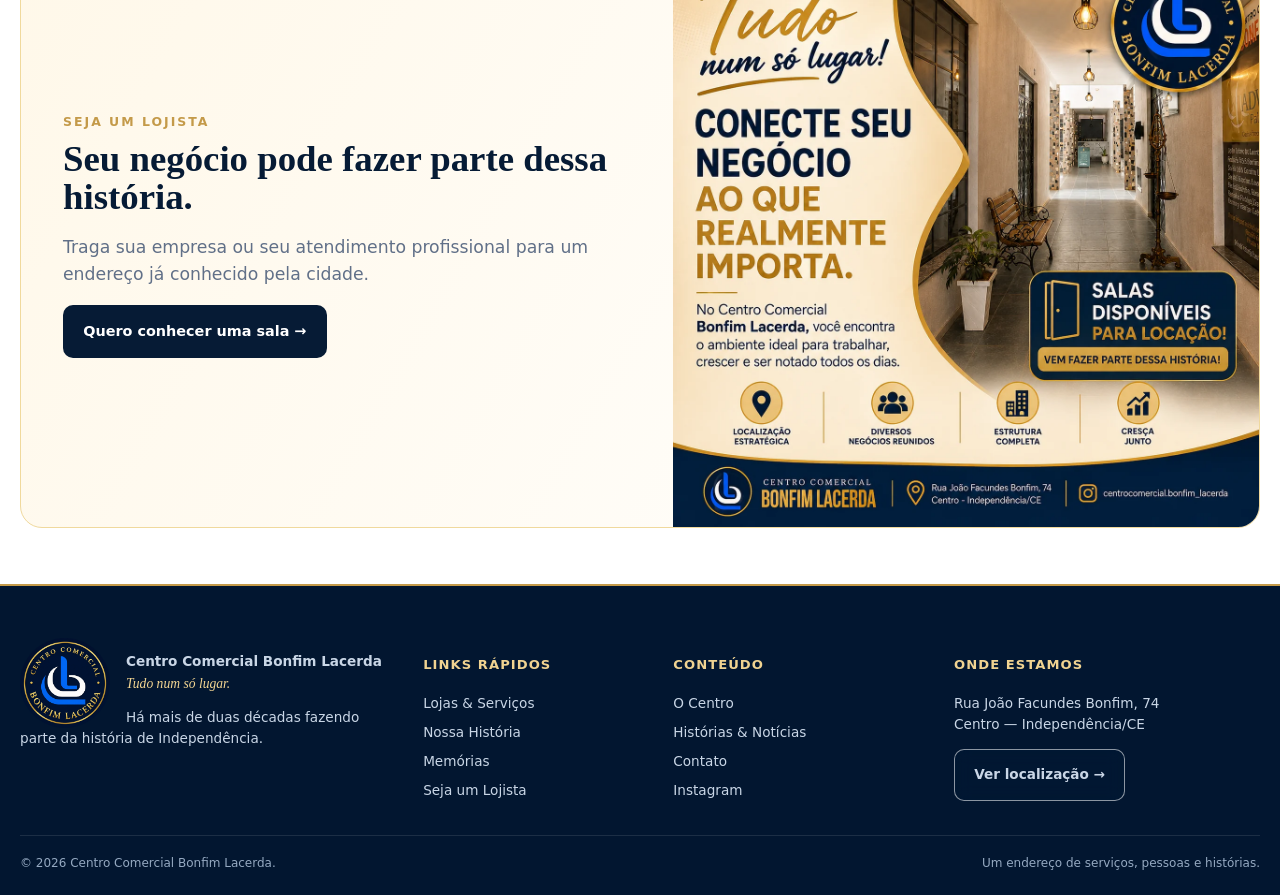
==== commit 0bccc0c9: "fix: correções, ajustes de texto e imagens revisadas Correções funcionais (app.js): - filtro de cate" ====
--- a/index.html
+++ b/index.html
@@ -1,7 +1,7 @@
-<!doctype html><html lang="pt-BR"><head><meta charset="utf-8"><meta name="viewport" content="width=device-width,initial-scale=1"><title>Centro Comercial Bonfim Lacerda | Independência CE</title><meta name="description" content="Centro Comercial Bonfim Lacerda: serviços, comércio, profissionais, história e salas para locação em Independência/CE."><meta name="theme-color" content="#031b3d"><meta property="og:title" content="Centro Comercial Bonfim Lacerda | Independência CE"><meta property="og:description" content="Centro Comercial Bonfim Lacerda: serviços, comércio, profissionais, história e salas para locação em Independência/CE."><meta property="og:type" content="website"><link rel="stylesheet" href="assets/css/style.css"></head><body data-home-services="4"><header class="header"><div class="container header-inner"><a class="brand" href="index.html"><img src="assets/images/logo-oficial.webp" alt="Logo Centro Comercial Bonfim Lacerda"><div class="brand-text"><strong>CENTRO COMERCIAL<br>BONFIM LACERDA</strong><span>Tudo num só lugar</span></div></a><nav class="nav" id="main-nav" aria-label="Navegação principal"><a aria-current="page" class="active" href="index.html">Início</a><a class="" href="centro.html">O Centro</a><a class="" href="lojas.html">Lojas & Serviços</a><a class="" href="historia.html">Nossa História</a><a class="" href="memorias.html">Memórias</a><a class="" href="noticias.html">Notícias</a><a class="" href="lojista.html">Seja um Lojista</a><a class="" href="contato.html">Contato</a></nav><button class="menu-btn" aria-label="Abrir menu" aria-expanded="false" aria-controls="main-nav">☰</button><a class="btn btn-gold header-cta" href="https://www.instagram.com/centrocomercial.bonfim_lacerda/" target="_blank" rel="noopener">Instagram ↗</a></div></header><main><section class="hero"><div class="container hero-layout"><div class="hero-content"><span class="eyebrow">Independência • Ceará</span><h1>Tudo num <em>só lugar.</em></h1><p>Serviços, comércio e profissionais reunidos no coração de Independência. Há mais de duas décadas fazendo parte da história da cidade.</p><div class="hero-actions"><a class="btn btn-gold" href="lojas.html">Encontre um serviço →</a><a class="btn btn-outline" href="historia.html">Nossa história</a></div></div><figure class="hero-photo"><img src="assets/images/fachada-principal.webp" alt="Fachada do Centro Comercial Bonfim Lacerda"><figcaption>Centro Comercial Bonfim Lacerda · Independência/CE</figcaption></figure></div></section><section class="feature-strip"><div class="container"><div class="feature-box"><div class="feature-item"><span class="feature-icon">⌂</span><div><strong>Diversos serviços</strong><small>Negócios e profissionais reunidos.</small></div></div><div class="feature-item"><span class="feature-icon">♡</span><div><strong>Atendimento próximo</strong><small>Pessoas recebendo pessoas.</small></div></div><div class="feature-item"><span class="feature-icon">◷</span><div><strong>Tradição na cidade</strong><small>Mais de duas décadas de história.</small></div></div><div class="feature-item"><span class="feature-icon">⌖</span><div><strong>Localização central</strong><small>No coração de Independência.</small></div></div></div></div></section>
+<!doctype html><html lang="pt-BR"><head><meta charset="utf-8"><meta name="viewport" content="width=device-width,initial-scale=1"><title>Centro Comercial Bonfim Lacerda | Independência CE</title><meta name="description" content="Centro Comercial Bonfim Lacerda: serviços, comércio, profissionais, história e salas para locação em Independência/CE."><meta name="theme-color" content="#031b3d"><meta property="og:title" content="Centro Comercial Bonfim Lacerda | Independência CE"><meta property="og:description" content="Centro Comercial Bonfim Lacerda: serviços, comércio, profissionais, história e salas para locação em Independência/CE."><meta property="og:type" content="website"><link rel="stylesheet" href="assets/css/style.css"></head><body data-home-services="4"><header class="header"><div class="container header-inner"><a class="brand" href="index.html"><img src="assets/images/logo-oficial.webp" alt="Logo Centro Comercial Bonfim Lacerda"><div class="brand-text"><strong>CENTRO COMERCIAL<br>BONFIM LACERDA</strong><span>Tudo num só lugar</span></div></a><nav class="nav" id="main-nav" aria-label="Navegação principal"><a aria-current="page" class="active" href="index.html">Início</a><a class="" href="centro.html">O Centro</a><a class="" href="lojas.html">Lojas &amp; Serviços</a><a class="" href="historia.html">Nossa História</a><a class="" href="memorias.html">Memórias</a><a class="" href="noticias.html">Notícias</a><a class="" href="lojista.html">Seja um Lojista</a><a class="" href="contato.html">Contato</a></nav><button class="menu-btn" aria-label="Abrir menu" aria-expanded="false" aria-controls="main-nav">☰</button><a class="btn btn-gold header-cta" href="https://www.instagram.com/centrocomercial.bonfim_lacerda/" target="_blank" rel="noopener">Instagram ↗</a></div></header><main><section class="hero"><div class="container hero-layout"><div class="hero-content"><span class="eyebrow">Independência • Ceará</span><h1>Tudo num <em>só lugar.</em></h1><p>Serviços, comércio e profissionais reunidos no coração de Independência. Há mais de duas décadas fazendo parte da história da cidade.</p><div class="hero-actions"><a class="btn btn-gold" href="lojas.html">Encontre um serviço →</a><a class="btn btn-outline" href="historia.html">Nossa história</a></div></div><figure class="hero-photo"><img src="assets/images/fachada-principal.webp" alt="Fachada do Centro Comercial Bonfim Lacerda"><figcaption>Centro Comercial Bonfim Lacerda · Independência/CE</figcaption></figure></div></section><section class="feature-strip"><div class="container"><div class="feature-box"><div class="feature-item"><span class="feature-icon">⌂</span><div><strong>Diversos serviços</strong><small>Negócios e profissionais reunidos.</small></div></div><div class="feature-item"><span class="feature-icon">♡</span><div><strong>Atendimento próximo</strong><small>Pessoas recebendo pessoas.</small></div></div><div class="feature-item"><span class="feature-icon">◷</span><div><strong>Tradição na cidade</strong><small>Mais de duas décadas de história.</small></div></div><div class="feature-item"><span class="feature-icon">⌖</span><div><strong>Localização central</strong><small>No coração de Independência.</small></div></div></div></div></section>
 <section class="section"><div class="container"><div style="text-align:center"><span class="eyebrow">Tudo num só lugar</span><h2 class="title">Encontre o que você precisa</h2><p class="lead" style="margin:auto">Serviços, lojas e profissionais para facilitar o seu dia a dia.</p></div><div class="category-grid"><a class="category-card" href="lojas.html?categoria=advocacia"><div class="category-icon">⚖</div><strong>Advocacia</strong><small>Orientação e soluções jurídicas</small></a><a class="category-card" href="lojas.html?categoria=servi%C3%A7os%20financeiros"><div class="category-icon">$</div><strong>Financeiro</strong><small>Atendimento e serviços bancários</small></a><a class="category-card" href="lojas.html?categoria=sa%C3%BAde"><div class="category-icon">♡</div><strong>Saúde</strong><small>Odontologia e bem-estar</small></a><a class="category-card" href="lojas.html?categoria=com%C3%A9rcio"><div class="category-icon">▣</div><strong>Comércio</strong><small>Moda e atendimento local</small></a><a class="category-card" href="lojas.html?categoria=servi%C3%A7os%20p%C3%BAblicos"><div class="category-icon">⚡</div><strong>Serviços públicos</strong><small>Atendimento essencial</small></a><a class="category-card" href="lojas.html?categoria=cart%C3%B3rio"><div class="category-icon">✎</div><strong>Cartório</strong><small>Registros, notas e documentos</small></a></div><div style="text-align:center;margin-top:28px"><a class="btn btn-navy" href="lojas.html">Ver todos os estabelecimentos →</a></div></div></section>
 <section class="section dark-section"><div class="container about-grid"><div><span class="eyebrow">O Centro</span><h2 class="title">Mais que um endereço. Parte da história de Independência.</h2><p class="lead">O Centro Comercial Bonfim Lacerda é um lugar de trabalho, atendimento e convivência. Pelos seus corredores, diferentes profissionais e negócios atendem diariamente quem vive na cidade e na região.</p><div class="stats"><div class="stat"><strong>22+ anos</strong><span>de presença na cidade</span></div><div class="stat"><strong>2 entradas</strong><span>acesso pelo centro e pela pista</span></div><div class="stat"><strong>Vários serviços</strong><span>reunidos em um só endereço</span></div></div><a class="btn btn-gold" href="centro.html">Conheça mais →</a></div><div class="photo-collage"><img src="assets/images/corredor-principal.webp" alt="Corredor do Centro Comercial Bonfim Lacerda"><img src="assets/images/fachada-pista.webp" alt="Fachada do Centro Comercial"><img src="assets/images/corredor-superior.webp" alt="Corredor superior do Centro Comercial"></div></div></section>
-<section class="section"><div class="container"><span class="eyebrow">Lojas & Serviços</span><h2 class="title">Quem você encontra por aqui</h2><p class="lead">Alguns dos serviços e profissionais presentes no Centro Comercial.</p><div class="services-grid" data-services></div><div style="margin-top:28px"><a class="btn btn-light" href="lojas.html">Explorar diretório completo →</a></div></div></section>
-<section class="section-sm"><div class="container"><div class="featured-service"><div class="featured-service-media"><img src="assets/images/bonfim-lacerda-post.webp" alt="Bonfim & Lacerda Advocacia"></div><div class="featured-service-content"><span class="owner-label">Um capítulo especial da nossa história</span><span class="eyebrow">Bonfim & Lacerda Advocacia</span><h2>O escritório ligado às raízes do Centro Comercial.</h2><div class="heritage">Tradição jurídica que atravessa gerações.</div><p>Na Sala 07 funciona o escritório Bonfim & Lacerda Advocacia. A história do escritório se conecta diretamente à família proprietária do Centro Comercial e representa uma parte importante da trajetória deste endereço.</p><p>De João Alves de Lacerda e Rozaria Neta Bonfim Lacerda às novas gerações, o compromisso com o atendimento e com as pessoas permanece vivo.</p><a class="btn btn-gold" href="loja.html?servico=bonfim-lacerda-advocacia">Conheça essa história →</a></div></div></div></section>
-<section class="section"><div class="container story-grid"><a class="story-card" href="historia.html"><img src="assets/images/fundadores.webp" alt="Fundadores"><div class="story-copy"><span class="eyebrow">Nossa História</span><h3>Uma história construída junto com Independência.</h3><p>Conheça as pessoas e os caminhos que ajudaram a construir o Centro.</p></div></a><a class="story-card" href="memorias.html"><img src="assets/images/memorias-gruta.webp" alt="Memórias do Centro Comercial"><div class="story-copy"><span class="eyebrow">Memórias</span><h3>Os espaços mudam. As memórias permanecem.</h3><p>Um acervo vivo de transformações, negócios e lembranças.</p></div></a></div></section>
-<section class="section-sm"><div class="container rental-banner"><div class="rental-copy"><span class="eyebrow">Seja um lojista</span><h2>Seu negócio pode fazer parte dessa história.</h2><p class="lead">Traga sua empresa ou seu atendimento profissional para um endereço já conhecido pela cidade.</p><a class="btn btn-navy" href="lojista.html">Quero conhecer uma sala →</a></div><img src="assets/images/salas-disponiveis.webp" alt="Salas disponíveis para locação"></div></section></main><footer class="footer"><div class="container"><div class="footer-grid"><div class="footer-brand"><img src="assets/images/logo-oficial.webp" alt="Centro Comercial Bonfim Lacerda"><p><strong>Centro Comercial Bonfim Lacerda</strong><br><em style="color:var(--gold-2);font-family:Georgia,serif">Tudo num só lugar.</em></p><p>Há mais de duas décadas fazendo parte da história de Independência.</p></div><div><h4>Links rápidos</h4><div class="footer-links"><a href="lojas.html">Lojas & Serviços</a><a href="historia.html">Nossa História</a><a href="memorias.html">Memórias</a><a href="lojista.html">Seja um Lojista</a></div></div><div><h4>Conteúdo</h4><div class="footer-links"><a href="centro.html">O Centro</a><a href="noticias.html">Histórias & Notícias</a><a href="contato.html">Contato</a><a href="https://www.instagram.com/centrocomercial.bonfim_lacerda/" target="_blank" rel="noopener">Instagram</a></div></div><div><h4>Onde estamos</h4><p>Rua João Facundes Bonfim, 74<br>Centro — Independência/CE</p><a class="btn btn-outline" href="contato.html">Ver localização →</a></div></div><div class="copyright"><span>© 2026 Centro Comercial Bonfim Lacerda.</span><span>Um endereço de serviços, pessoas e histórias.</span></div></div></footer><a class="floating-instagram" href="https://www.instagram.com/centrocomercial.bonfim_lacerda/" aria-label="Instagram" target="_blank" rel="noopener">◎</a><script src="assets/js/app.js"></script></body></html>+<section class="section"><div class="container"><span class="eyebrow">Lojas &amp; Serviços</span><h2 class="title">Quem você encontra por aqui</h2><p class="lead">Alguns dos serviços e profissionais presentes no Centro Comercial.</p><div class="services-grid" data-services></div><div style="margin-top:28px"><a class="btn btn-light" href="lojas.html">Explorar diretório completo →</a></div></div></section>
+<section class="section-sm"><div class="container"><div class="featured-service"><div class="featured-service-media"><img src="assets/images/bonfim-lacerda-post.webp" alt="Fachada do escritório Bonfim &amp; Lacerda Advocacia, na Sala 07 do Centro Comercial Bonfim Lacerda"></div><div class="featured-service-content"><span class="owner-label">Um capítulo especial da nossa história</span><span class="eyebrow">Bonfim &amp; Lacerda Advocacia</span><h2>O escritório ligado às raízes do Centro Comercial.</h2><div class="heritage">Tradição jurídica que atravessa gerações.</div><p>Na Sala 07 funciona o escritório Bonfim &amp; Lacerda Advocacia. A história do escritório se conecta diretamente à família proprietária do Centro Comercial e representa uma parte importante da trajetória deste endereço.</p><p>De João Alves de Lacerda e Rozaria Neta Bonfim Lacerda às novas gerações, o compromisso com o atendimento e com as pessoas permanece vivo.</p><a class="btn btn-gold" href="loja.html?servico=bonfim-lacerda-advocacia">Conheça essa história →</a></div></div></div></section>
+<section class="section"><div class="container story-grid"><a class="story-card" href="historia.html"><img src="assets/images/fundadores.webp" alt="João Alves de Lacerda e Rozaria Neta Bonfim Lacerda, fundadores do Centro Comercial"><div class="story-copy"><span class="eyebrow">Nossa História</span><h3>Uma história construída junto com Independência.</h3><p>Conheça as pessoas e os caminhos que ajudaram a construir o Centro.</p></div></a><a class="story-card" href="memorias.html"><img src="assets/images/memorias-gruta.webp" alt="Espaço que já abrigou a Gruta Net no Centro Comercial"><div class="story-copy"><span class="eyebrow">Memórias</span><h3>Os espaços mudam. As memórias permanecem.</h3><p>Um acervo vivo de transformações, negócios e lembranças.</p></div></a></div></section>
+<section class="section-sm"><div class="container rental-banner"><div class="rental-copy"><span class="eyebrow">Seja um lojista</span><h2>Seu negócio pode fazer parte dessa história.</h2><p class="lead">Traga sua empresa ou seu atendimento profissional para um endereço já conhecido pela cidade.</p><a class="btn btn-navy" href="lojista.html">Quero conhecer uma sala →</a></div><img src="assets/images/salas-disponiveis.webp" alt="Salas disponíveis para locação"></div></section></main><footer class="footer"><div class="container"><div class="footer-grid"><div class="footer-brand"><img src="assets/images/logo-oficial.webp" alt="Centro Comercial Bonfim Lacerda"><p><strong>Centro Comercial Bonfim Lacerda</strong><br><em style="color:var(--gold-2);font-family:Georgia,serif">Tudo num só lugar.</em></p><p>Há mais de duas décadas fazendo parte da história de Independência.</p></div><div><h4>Links rápidos</h4><div class="footer-links"><a href="lojas.html">Lojas &amp; Serviços</a><a href="historia.html">Nossa História</a><a href="memorias.html">Memórias</a><a href="lojista.html">Seja um Lojista</a></div></div><div><h4>Conteúdo</h4><div class="footer-links"><a href="centro.html">O Centro</a><a href="noticias.html">Histórias &amp; Notícias</a><a href="contato.html">Contato</a><a href="https://www.instagram.com/centrocomercial.bonfim_lacerda/" target="_blank" rel="noopener">Instagram</a></div></div><div><h4>Onde estamos</h4><p>Rua João Facundes Bonfim, 74<br>Centro — Independência/CE</p><a class="btn btn-outline" href="contato.html">Ver localização →</a></div></div><div class="copyright"><span>© 2026 Centro Comercial Bonfim Lacerda.</span><span>Um endereço de serviços, pessoas e histórias.</span></div></div></footer><a class="floating-instagram" href="https://www.instagram.com/centrocomercial.bonfim_lacerda/" aria-label="Instagram" target="_blank" rel="noopener">◎</a><script src="assets/js/app.js"></script></body></html>
--- a/assets/css/style.css
+++ b/assets/css/style.css
@@ -6,17 +6,17 @@
 }
 *{box-sizing:border-box}html{scroll-behavior:smooth}body{margin:0;font-family:Inter,system-ui,-apple-system,Segoe UI,Roboto,Arial,sans-serif;color:var(--ink);background:#fff;line-height:1.55}a{color:inherit;text-decoration:none}img{max-width:100%;display:block}button,input,select,textarea{font:inherit}.container{width:min(var(--max),calc(100% - 36px));margin:auto}.eyebrow{font-size:.78rem;letter-spacing:.16em;text-transform:uppercase;font-weight:800;color:var(--gold)}.serif{font-family:Georgia,'Times New Roman',serif}.section{padding:82px 0}.section-sm{padding:56px 0}.title{font:700 clamp(2rem,4vw,3.4rem)/1.05 Georgia,'Times New Roman',serif;color:var(--navy);margin:.35rem 0 1rem}.lead{font-size:1.08rem;color:var(--muted);max-width:760px}.btn{display:inline-flex;align-items:center;gap:.65rem;border-radius:10px;padding:.9rem 1.2rem;font-weight:800;font-size:.9rem;border:1px solid transparent;transition:.2s ease;cursor:pointer}.btn:hover{transform:translateY(-2px)}.btn-gold{background:linear-gradient(135deg,var(--gold-2),var(--gold));color:var(--navy);box-shadow:0 8px 24px rgba(226,171,66,.25)}.btn-outline{border-color:rgba(255,255,255,.55);color:#fff;background:rgba(3,27,61,.22);backdrop-filter:blur(8px)}.btn-navy{background:var(--navy);color:#fff}.btn-light{background:#fff;color:var(--navy);border-color:var(--line)}
 .header{position:sticky;top:0;z-index:50;background:rgba(3,27,61,.96);backdrop-filter:blur(10px);border-bottom:1px solid rgba(255,255,255,.08)}.header-inner{height:82px;display:flex;align-items:center;justify-content:space-between;gap:24px}.brand{display:flex;align-items:center;gap:12px;color:#fff;min-width:235px}.brand img{width:65px;height:65px;border-radius:50%;object-fit:cover}.brand-text strong{display:block;font-family:Georgia,serif;letter-spacing:.08em;font-size:.94rem}.brand-text span{font-size:.7rem;letter-spacing:.15em;color:var(--gold-2);text-transform:uppercase}.nav{display:flex;gap:21px;align-items:center}.nav a{color:#fff;font-size:.78rem;font-weight:800;text-transform:uppercase;letter-spacing:.02em;opacity:.88}.nav a:hover,.nav a.active{color:var(--gold-2);opacity:1}.menu-btn{display:none;background:none;border:0;color:#fff;font-size:1.6rem}.header-cta{white-space:nowrap}
-.hero{position:relative;min-height:690px;background:var(--navy);overflow:hidden;color:#fff}.hero-media{position:absolute;inset:0 0 0 43%;background:url('../images/fachada-principal.webp') center 35%/cover no-repeat}.hero-media:after{content:'';position:absolute;inset:0;background:linear-gradient(90deg,var(--navy) 0%,rgba(3,27,61,.55) 25%,rgba(3,27,61,.08) 72%)}.hero:before{content:'';position:absolute;inset:0;background:radial-gradient(circle at 22% 45%,rgba(0,140,255,.20),transparent 35%),linear-gradient(90deg,var(--navy) 0 51%,transparent 76%)}.hero-content{position:relative;z-index:2;padding:95px 0 120px;max-width:610px}.hero h1{font:700 clamp(2.7rem,6vw,5.2rem)/.98 Georgia,'Times New Roman',serif;margin:.45rem 0 1rem}.hero h1 em{font-weight:500;color:var(--gold-2)}.hero .subbrand{font-size:1.1rem;letter-spacing:.24em;text-transform:uppercase;font-weight:700}.hero .slogan{font:italic 700 1.55rem Georgia,serif;color:var(--gold-2);margin:.35rem 0 1.4rem}.hero p{max-width:520px;color:#d9e3f2}.hero-actions{display:flex;gap:12px;flex-wrap:wrap;margin-top:28px}.feature-strip{position:relative;z-index:3;margin-top:-55px}.feature-box{background:linear-gradient(110deg,var(--navy),var(--navy-2));color:#fff;border:1px solid rgba(226,171,66,.75);border-radius:18px;display:grid;grid-template-columns:repeat(4,1fr);box-shadow:var(--shadow);overflow:hidden}.feature-item{padding:22px;display:flex;gap:13px;align-items:flex-start}.feature-item+.feature-item{border-left:1px solid rgba(255,255,255,.1)}.feature-icon{font-size:1.65rem;color:var(--gold)}.feature-item strong{display:block}.feature-item small{color:#d5dfef}
+.hero{position:relative;min-height:690px;background:var(--navy);overflow:hidden;color:#fff}.hero-content{position:relative;z-index:2;padding:95px 0 120px;max-width:610px}.hero h1{font:700 clamp(2.7rem,6vw,5.2rem)/.98 Georgia,'Times New Roman',serif;margin:.45rem 0 1rem}.hero h1 em{font-weight:500;color:var(--gold-2)}.hero p{max-width:520px;color:#d9e3f2}.hero-actions{display:flex;gap:12px;flex-wrap:wrap;margin-top:28px}.feature-strip{position:relative;z-index:3;margin-top:-55px}.feature-box{background:linear-gradient(110deg,var(--navy),var(--navy-2));color:#fff;border:1px solid rgba(226,171,66,.75);border-radius:18px;display:grid;grid-template-columns:repeat(4,1fr);box-shadow:var(--shadow);overflow:hidden}.feature-item{padding:22px;display:flex;gap:13px;align-items:flex-start}.feature-item+.feature-item{border-left:1px solid rgba(255,255,255,.1)}.feature-icon{font-size:1.65rem;color:var(--gold)}.feature-item strong{display:block}.feature-item small{color:#d5dfef}
 .category-grid{display:grid;grid-template-columns:repeat(6,1fr);gap:15px;margin-top:30px}.category-card{border:1px solid #eadfca;border-radius:14px;padding:24px 14px;text-align:center;background:#fff;transition:.2s}.category-card:hover{transform:translateY(-4px);box-shadow:var(--shadow);border-color:var(--gold)}.category-icon{font-size:2rem;color:var(--navy-3);margin-bottom:12px}.category-card strong{display:block;color:var(--navy);font-family:Georgia,serif;font-size:1.05rem}.category-card small{color:var(--muted)}
-.dark-section{background:linear-gradient(120deg,var(--navy),#004887);color:#fff}.dark-section .title{color:#fff}.dark-section .lead{color:#dce7f6}.about-grid{display:grid;grid-template-columns:.9fr 1.1fr;gap:48px;align-items:center}.photo-collage{display:grid;grid-template-columns:1.5fr .8fr;grid-template-rows:1fr 1fr;gap:12px;height:470px}.photo-collage img{width:100%;height:100%;object-fit:cover;border-radius:12px}.photo-collage img:first-child{grid-row:1/3}.stats{display:grid;grid-template-columns:repeat(3,1fr);gap:12px;margin:28px 0}.stat{padding:18px 15px;border-left:3px solid var(--gold);background:rgba(255,255,255,.07);border-radius:0 10px 10px 0}.stat strong{display:block;font:700 1.5rem Georgia,serif;color:var(--gold-2)}.stat span{font-size:.82rem;color:#dce7f6}
+.dark-section{background:linear-gradient(120deg,var(--navy),#004887);color:#fff}.dark-section .title{color:#fff}.dark-section .lead{color:#dce7f6}.about-grid{display:grid;grid-template-columns:.9fr 1.1fr;gap:48px;align-items:center}.photo-collage{display:grid;grid-template-columns:1.5fr .8fr;grid-template-rows:1fr 1fr;gap:12px;height:470px}.photo-collage img{width:100%;height:100%;object-fit:cover;border-radius:12px;filter:contrast(1.05) brightness(1.02) saturate(1.03);transition:transform .4s ease,filter .3s ease}.photo-collage img:hover{transform:scale(1.015);filter:contrast(1.08) brightness(1.04) saturate(1.05)}.photo-collage img:first-child{grid-row:1/3}.stats{display:grid;grid-template-columns:repeat(3,1fr);gap:12px;margin:28px 0}.stat{padding:18px 15px;border-left:3px solid var(--gold);background:rgba(255,255,255,.07);border-radius:0 10px 10px 0}.stat strong{display:block;font:700 1.5rem Georgia,serif;color:var(--gold-2)}.stat span{font-size:.82rem;color:#dce7f6}
 .services-grid{display:grid;grid-template-columns:repeat(4,1fr);gap:20px;margin-top:30px}.service-card{border:1px solid var(--line);border-radius:16px;overflow:hidden;background:#fff;display:flex;flex-direction:column;transition:.2s;min-height:100%}.service-card:hover{transform:translateY(-4px);box-shadow:var(--shadow)}.service-image{height:210px;position:relative;overflow:hidden;background:#eef3f8}.service-image img{width:100%;height:100%;object-fit:cover;transition:.35s}.service-card:hover .service-image img{transform:scale(1.035)}.service-badge{position:absolute;left:14px;top:14px;background:var(--navy);color:#fff;padding:.35rem .6rem;border-radius:999px;font-size:.7rem;font-weight:800;box-shadow:0 4px 15px rgba(0,0,0,.18)}.service-body{padding:18px;display:flex;flex-direction:column;flex:1}.service-body h3{font:700 1.25rem Georgia,serif;color:var(--navy);margin:.15rem 0 .5rem}.service-meta{font-size:.8rem;color:var(--muted);margin-bottom:9px}.service-body p{font-size:.9rem;color:#506078}.service-link{margin-top:auto;color:var(--navy-3);font-weight:800;font-size:.86rem}.featured-service{display:grid;grid-template-columns:1fr 1.05fr;min-height:520px;border-radius:24px;overflow:hidden;background:var(--navy);box-shadow:var(--shadow)}.featured-service-media{position:relative}.featured-service-media img{width:100%;height:100%;object-fit:cover}.featured-service-content{padding:52px;color:#fff;display:flex;flex-direction:column;justify-content:center;background:radial-gradient(circle at 90% 10%,rgba(226,171,66,.18),transparent 35%)}.featured-service-content h2{font:700 clamp(2rem,4vw,3.2rem)/1.03 Georgia,serif;margin:.4rem 0 1rem}.featured-service-content .heritage{color:var(--gold-2);font:italic 1.25rem Georgia,serif}.featured-service-content p{color:#dbe6f5}.owner-label{display:inline-flex;align-self:flex-start;border:1px solid var(--gold);color:var(--gold-2);border-radius:999px;padding:.45rem .7rem;font-size:.75rem;font-weight:800;margin-bottom:10px}
 .story-grid{display:grid;grid-template-columns:1fr 1fr;gap:24px}.story-card{border-radius:18px;overflow:hidden;min-height:400px;position:relative;background:#eee}.story-card img{width:100%;height:100%;object-fit:cover;position:absolute;inset:0}.story-card:after{content:'';position:absolute;inset:0;background:linear-gradient(0deg,rgba(3,27,61,.9),rgba(3,27,61,.06) 70%)}.story-copy{position:absolute;z-index:2;left:28px;right:28px;bottom:28px;color:#fff}.story-copy h3{font:700 1.9rem Georgia,serif;margin:.25rem 0}.story-copy p{color:#e3eaf5}.rental-banner{display:grid;grid-template-columns:1fr .9fr;align-items:center;background:linear-gradient(120deg,#fff8e9,#fff);border:1px solid #f0d99d;border-radius:22px;overflow:hidden}.rental-copy{padding:42px}.rental-copy h2{font:700 2.3rem/1.05 Georgia,serif;color:var(--navy);margin:.35rem 0 1rem}.rental-banner img{width:100%;height:100%;object-fit:cover;min-height:390px}
 .page-hero{background:linear-gradient(110deg,var(--navy),var(--navy-3));color:#fff;padding:72px 0;position:relative;overflow:hidden}.page-hero:after{content:'';position:absolute;width:420px;height:420px;border:1px solid rgba(226,171,66,.25);border-radius:50%;right:-150px;top:-180px}.page-hero h1{font:700 clamp(2.5rem,5vw,4.6rem)/1 Georgia,serif;margin:.4rem 0 .7rem}.page-hero p{max-width:720px;color:#dbe5f4}.breadcrumbs{font-size:.78rem;color:#b9c9dd}.filterbar{display:flex;gap:10px;flex-wrap:wrap;margin:24px 0 30px}.filter-btn{border:1px solid var(--line);background:#fff;border-radius:999px;padding:.55rem .9rem;font-weight:700;color:var(--navy);cursor:pointer}.filter-btn.active,.filter-btn:hover{background:var(--navy);color:#fff;border-color:var(--navy)}.search-box{width:100%;max-width:520px;border:1px solid var(--line);border-radius:12px;padding:.95rem 1rem}.detail-grid{display:grid;grid-template-columns:1fr 1fr;gap:42px;align-items:start}.detail-gallery{display:grid;gap:12px}.detail-gallery img{border-radius:16px;width:100%;max-height:570px;object-fit:cover}.detail-card{position:sticky;top:110px;border:1px solid var(--line);border-radius:18px;padding:28px;box-shadow:var(--shadow)}.detail-card h1{font:700 2.3rem Georgia,serif;color:var(--navy);margin:.3rem 0}.info-list{display:grid;gap:10px;margin:20px 0}.info-row{display:flex;gap:10px;padding:10px 0;border-bottom:1px solid var(--line)}.info-row strong{min-width:95px}.timeline{position:relative;margin:36px 0}.timeline:before{content:'';position:absolute;left:16px;top:10px;bottom:10px;width:2px;background:#d7c18c}.timeline-item{position:relative;padding:0 0 34px 55px}.timeline-item:before{content:'';position:absolute;width:14px;height:14px;border:4px solid #fff;background:var(--gold);box-shadow:0 0 0 2px var(--gold);border-radius:50%;left:10px;top:5px}.timeline-item h3{color:var(--navy);font-family:Georgia,serif;margin:0 0 6px}.founders-grid{display:grid;grid-template-columns:1.1fr .9fr;gap:30px;align-items:center}.founders-grid img{border-radius:18px;box-shadow:var(--shadow)}.memory-grid{display:grid;grid-template-columns:repeat(3,1fr);gap:20px}.memory-card{border:1px solid var(--line);border-radius:16px;overflow:hidden}.memory-card img{height:260px;width:100%;object-fit:cover}.memory-card div{padding:18px}.contact-grid{display:grid;grid-template-columns:.85fr 1.15fr;gap:30px}.contact-card{padding:28px;border:1px solid var(--line);border-radius:16px}.map{width:100%;min-height:430px;border:0;border-radius:16px}.form-grid{display:grid;grid-template-columns:1fr 1fr;gap:14px}.field{display:grid;gap:6px}.field.full{grid-column:1/-1}.field label{font-weight:700;font-size:.85rem}.field input,.field textarea,.field select{border:1px solid var(--line);border-radius:10px;padding:.85rem}.field textarea{min-height:130px;resize:vertical}
 .footer{background:#021630;color:#fff;border-top:2px solid var(--gold);padding:52px 0 22px}.footer-grid{display:grid;grid-template-columns:1.2fr .7fr .8fr 1fr;gap:36px}.footer-brand img{width:90px;height:90px;border-radius:50%;float:left;margin-right:16px}.footer h4{color:var(--gold-2);font-size:.82rem;text-transform:uppercase;letter-spacing:.08em}.footer a,.footer p{color:#c9d6e6;font-size:.85rem}.footer-links{display:grid;gap:8px}.copyright{border-top:1px solid rgba(255,255,255,.1);margin-top:34px;padding-top:18px;display:flex;justify-content:space-between;gap:20px;color:#95a9c1;font-size:.75rem}.floating-instagram{position:fixed;right:18px;bottom:18px;z-index:40;width:54px;height:54px;border-radius:50%;background:linear-gradient(135deg,var(--gold-2),var(--gold));color:var(--navy);display:grid;place-items:center;font-weight:900;box-shadow:0 10px 25px rgba(0,0,0,.2)}
-@media(max-width:980px){.nav{display:none;position:absolute;top:82px;left:0;right:0;background:var(--navy);padding:20px 24px;flex-direction:column;align-items:flex-start}.nav.open{display:flex}.menu-btn{display:block}.header-cta{display:none}.hero-media{inset:0;opacity:.52}.hero:before{background:linear-gradient(90deg,var(--navy) 0%,rgba(3,27,61,.75) 60%,rgba(3,27,61,.35))}.hero-content{max-width:640px}.feature-box{grid-template-columns:1fr 1fr}.feature-item:nth-child(3){border-left:0;border-top:1px solid rgba(255,255,255,.1)}.feature-item:nth-child(4){border-top:1px solid rgba(255,255,255,.1)}.category-grid{grid-template-columns:repeat(3,1fr)}.about-grid,.featured-service,.founders-grid,.detail-grid,.contact-grid{grid-template-columns:1fr}.services-grid{grid-template-columns:repeat(2,1fr)}.featured-service-media{min-height:460px}.rental-banner{grid-template-columns:1fr}.rental-banner img{max-height:470px}.memory-grid{grid-template-columns:repeat(2,1fr)}.footer-grid{grid-template-columns:1fr 1fr}.detail-card{position:static}}
+@media(max-width:980px){.nav{display:none;position:absolute;top:82px;left:0;right:0;background:var(--navy);padding:20px 24px;flex-direction:column;align-items:flex-start}.nav.open{display:flex}.menu-btn{display:block}.header-cta{display:none}.hero-content{max-width:640px}.feature-box{grid-template-columns:1fr 1fr}.feature-item:nth-child(3){border-left:0;border-top:1px solid rgba(255,255,255,.1)}.feature-item:nth-child(4){border-top:1px solid rgba(255,255,255,.1)}.category-grid{grid-template-columns:repeat(3,1fr)}.about-grid,.featured-service,.founders-grid,.detail-grid,.contact-grid{grid-template-columns:1fr}.services-grid{grid-template-columns:repeat(2,1fr)}.featured-service-media{min-height:460px}.rental-banner{grid-template-columns:1fr}.rental-banner img{max-height:470px}.memory-grid{grid-template-columns:repeat(2,1fr)}.footer-grid{grid-template-columns:1fr 1fr}.detail-card{position:static}}
 @media(max-width:640px){.container{width:min(100% - 24px,var(--max))}.brand-text{display:none}.brand{min-width:auto}.header-inner{height:70px}.brand img{width:54px;height:54px}.nav{top:70px}.hero{min-height:650px}.hero-content{padding:75px 0 110px}.feature-strip{margin-top:-45px}.feature-box{grid-template-columns:1fr}.feature-item+.feature-item{border-left:0;border-top:1px solid rgba(255,255,255,.1)}.category-grid{grid-template-columns:1fr 1fr}.section{padding:60px 0}.about-grid{gap:28px}.photo-collage{height:360px}.stats{grid-template-columns:1fr}.services-grid,.story-grid,.memory-grid{grid-template-columns:1fr}.service-image{height:230px}.featured-service-media{min-height:390px}.featured-service-content{padding:32px 24px}.rental-copy{padding:30px 22px}.footer-grid{grid-template-columns:1fr}.copyright{flex-direction:column}.form-grid{grid-template-columns:1fr}.field.full{grid-column:auto}.page-hero{padding:55px 0}.contact-grid{gap:18px}}
 /* Revisão visual 2026: contraste, respiro e fotografia real. */
 :root{--navy:#061b35;--navy-2:#102b49;--gold:#c49a49;--gold-2:#f0d391;--cream:#f5f0e6;--radius:14px;--max:1240px}
-.header-inner{gap:16px}.nav{gap:15px}.nav a{font-size:.74rem}.header-cta{padding:.7rem .85rem}.hero{min-height:0;background:var(--navy)}.hero:before{display:none}.hero-layout{display:grid;grid-template-columns:1fr 1fr;gap:64px;align-items:center;padding:56px 0 88px}.hero-content{padding:0;max-width:560px}.hero h1{font-size:clamp(3rem,6vw,5.5rem);line-height:1.04}.hero p{font-size:1.12rem;line-height:1.7}.hero-photo{margin:0;position:relative;overflow:hidden;border-radius:12px;border:1px solid #ffffff30}.hero-photo img{width:100%;height:490px;object-fit:cover;object-position:center 58%}.hero-photo figcaption{position:absolute;bottom:0;left:0;right:0;background:#061b35dd;color:white;padding:12px 16px;font-size:.8rem}.feature-strip{margin-top:-38px}.feature-box{background:#fff;color:var(--navy);border:1px solid #e8e0d2}.feature-item small{color:var(--muted)}.feature-item+.feature-item{border-color:#e8e0d2}.section{padding:70px 0}.category-card{border-radius:12px}.category-card:hover{background:var(--cream)}.empty-results{padding:25px;background:var(--cream);border-radius:12px}.empty-results[hidden]{display:none}a:focus-visible,button:focus-visible,input:focus-visible{outline:3px solid #c49a49;outline-offset:4px}.section:not(.dark-section) .eyebrow,.page-hero:not(.dark-section) .eyebrow{color:#926a25}.page-hero .eyebrow{color:var(--gold-2)!important}
+.header-inner{gap:16px}.nav{gap:15px}.nav a{font-size:.74rem}.header-cta{padding:.7rem .85rem}.hero{min-height:0;background:var(--navy)}.hero:before{display:none}.hero-layout{display:grid;grid-template-columns:1fr 1fr;gap:64px;align-items:center;padding:56px 0 88px}.hero-content{padding:0;max-width:560px}.hero h1{font-size:clamp(3rem,6vw,5.5rem);line-height:1.04}.hero p{font-size:1.12rem;line-height:1.7}.hero-photo{margin:0;position:relative;overflow:hidden;border-radius:12px;border:1px solid #ffffff30}.hero-photo img{width:100%;height:490px;object-fit:cover;object-position:center 45%;filter:contrast(1.06) brightness(1.03) saturate(1.05);transition:transform .5s ease,filter .4s ease}.hero-photo:hover img{transform:scale(1.02);filter:contrast(1.12) brightness(1.05) saturate(1.06)}.hero-photo figcaption{position:absolute;bottom:0;left:0;right:0;background:#061b35dd;color:white;padding:12px 16px;font-size:.8rem}.feature-strip{margin-top:-38px}.feature-box{background:#fff;color:var(--navy);border:1px solid #e8e0d2}.feature-item small{color:var(--muted)}.feature-item+.feature-item{border-color:#e8e0d2}.section{padding:70px 0}.category-card{border-radius:12px}.category-card:hover{background:var(--cream)}.empty-results{padding:25px;background:var(--cream);border-radius:12px}.empty-results[hidden]{display:none}a:focus-visible,button:focus-visible,input:focus-visible{outline:3px solid #c49a49;outline-offset:4px}.not-found{max-width:560px;margin:40px auto;text-align:center;padding:40px 24px;border:1px solid var(--line);border-radius:16px;background:var(--cream)}.not-found h1{font:700 1.8rem Georgia,serif;color:var(--navy);margin:.3rem 0 .6rem}.not-found p{color:var(--muted);margin:0 0 20px}.section:not(.dark-section) .eyebrow,.page-hero:not(.dark-section) .eyebrow{color:#926a25}.page-hero .eyebrow{color:var(--gold-2)!important}
 @media(max-width:1200px){.nav{display:none;position:absolute;top:82px;left:0;right:0;background:var(--navy);padding:20px 24px;flex-direction:column;align-items:flex-start}.nav.open{display:flex}.menu-btn{display:block}.header-cta{display:none}}
 @media(max-width:760px){.hero-layout{grid-template-columns:1fr;gap:28px;padding:42px 0 70px}.hero-photo img{height:340px}.hero h1{font-size:3.5rem}.hero p{font-size:1rem}.feature-strip{margin-top:-25px}.brand-text{display:block}.brand-text strong{font-size:.72rem}.brand-text span{font-size:.6rem}.nav{top:70px}.section{padding:48px 0}}
